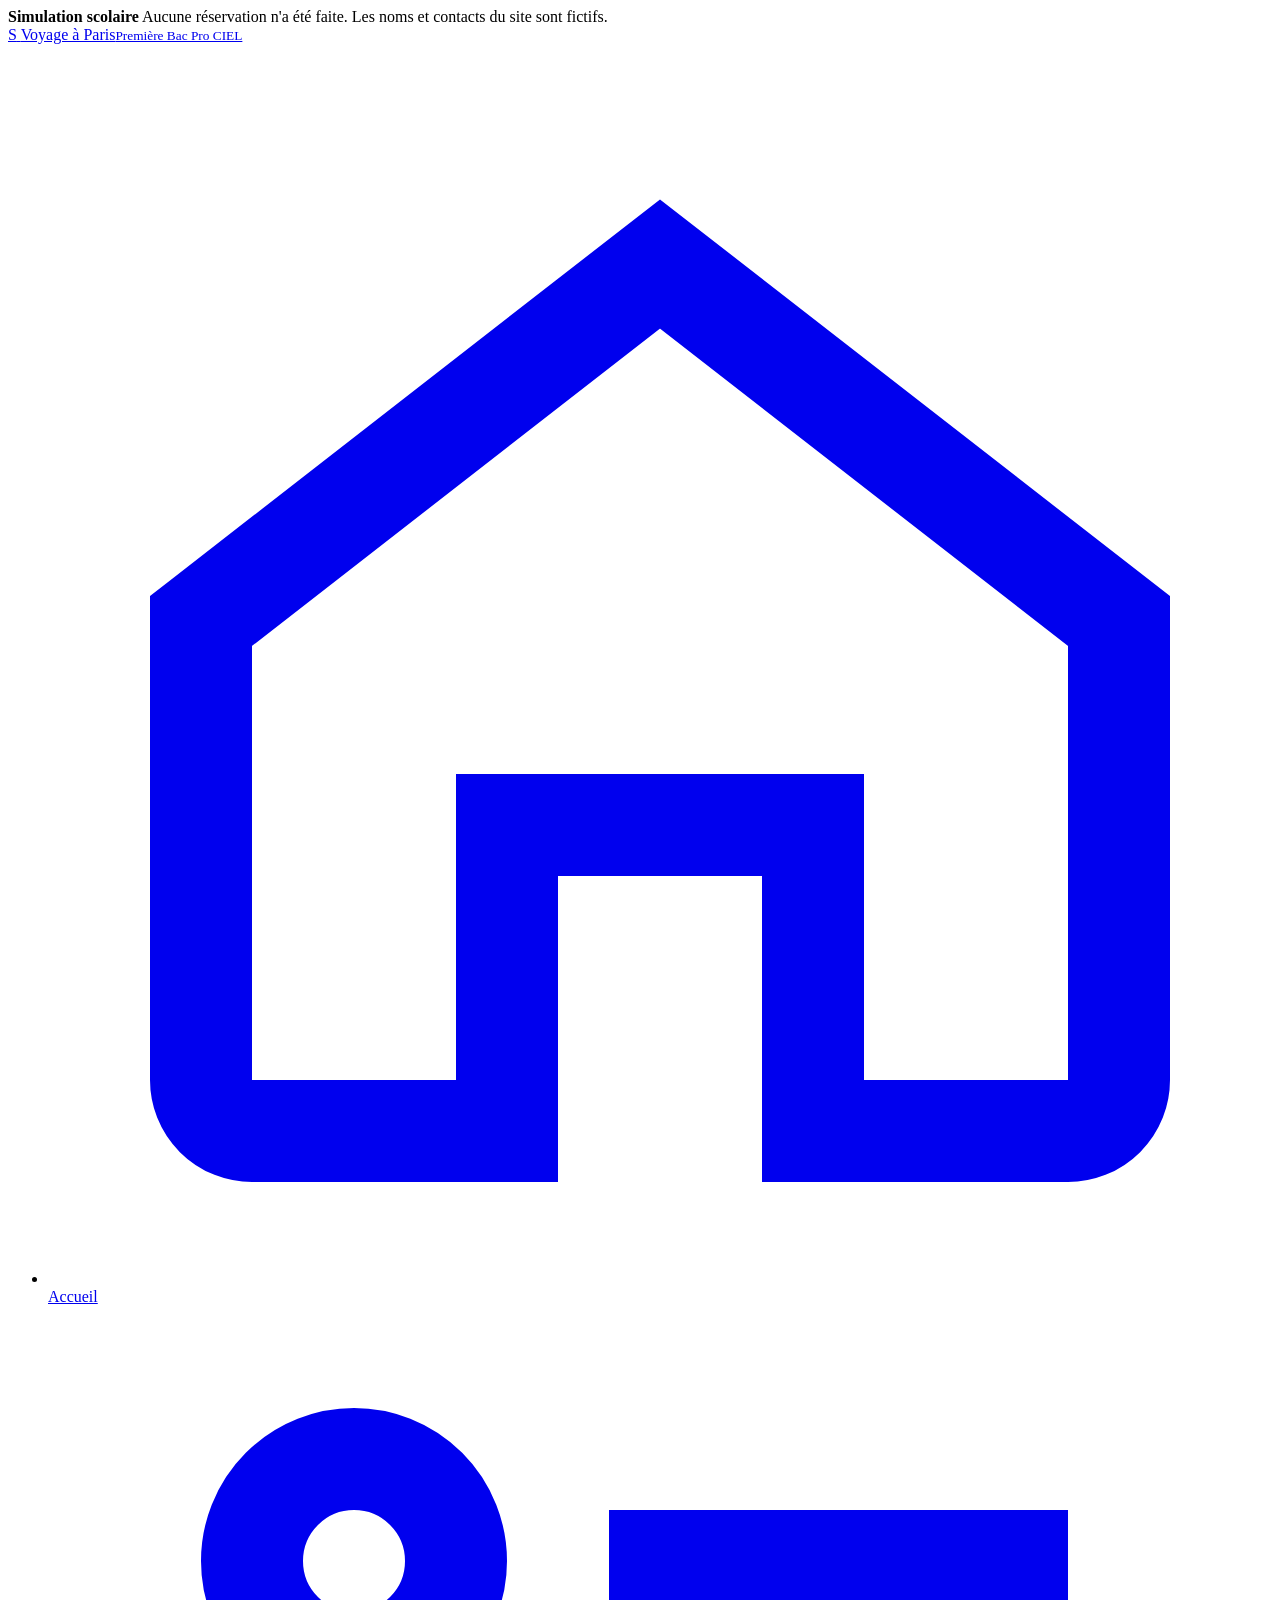
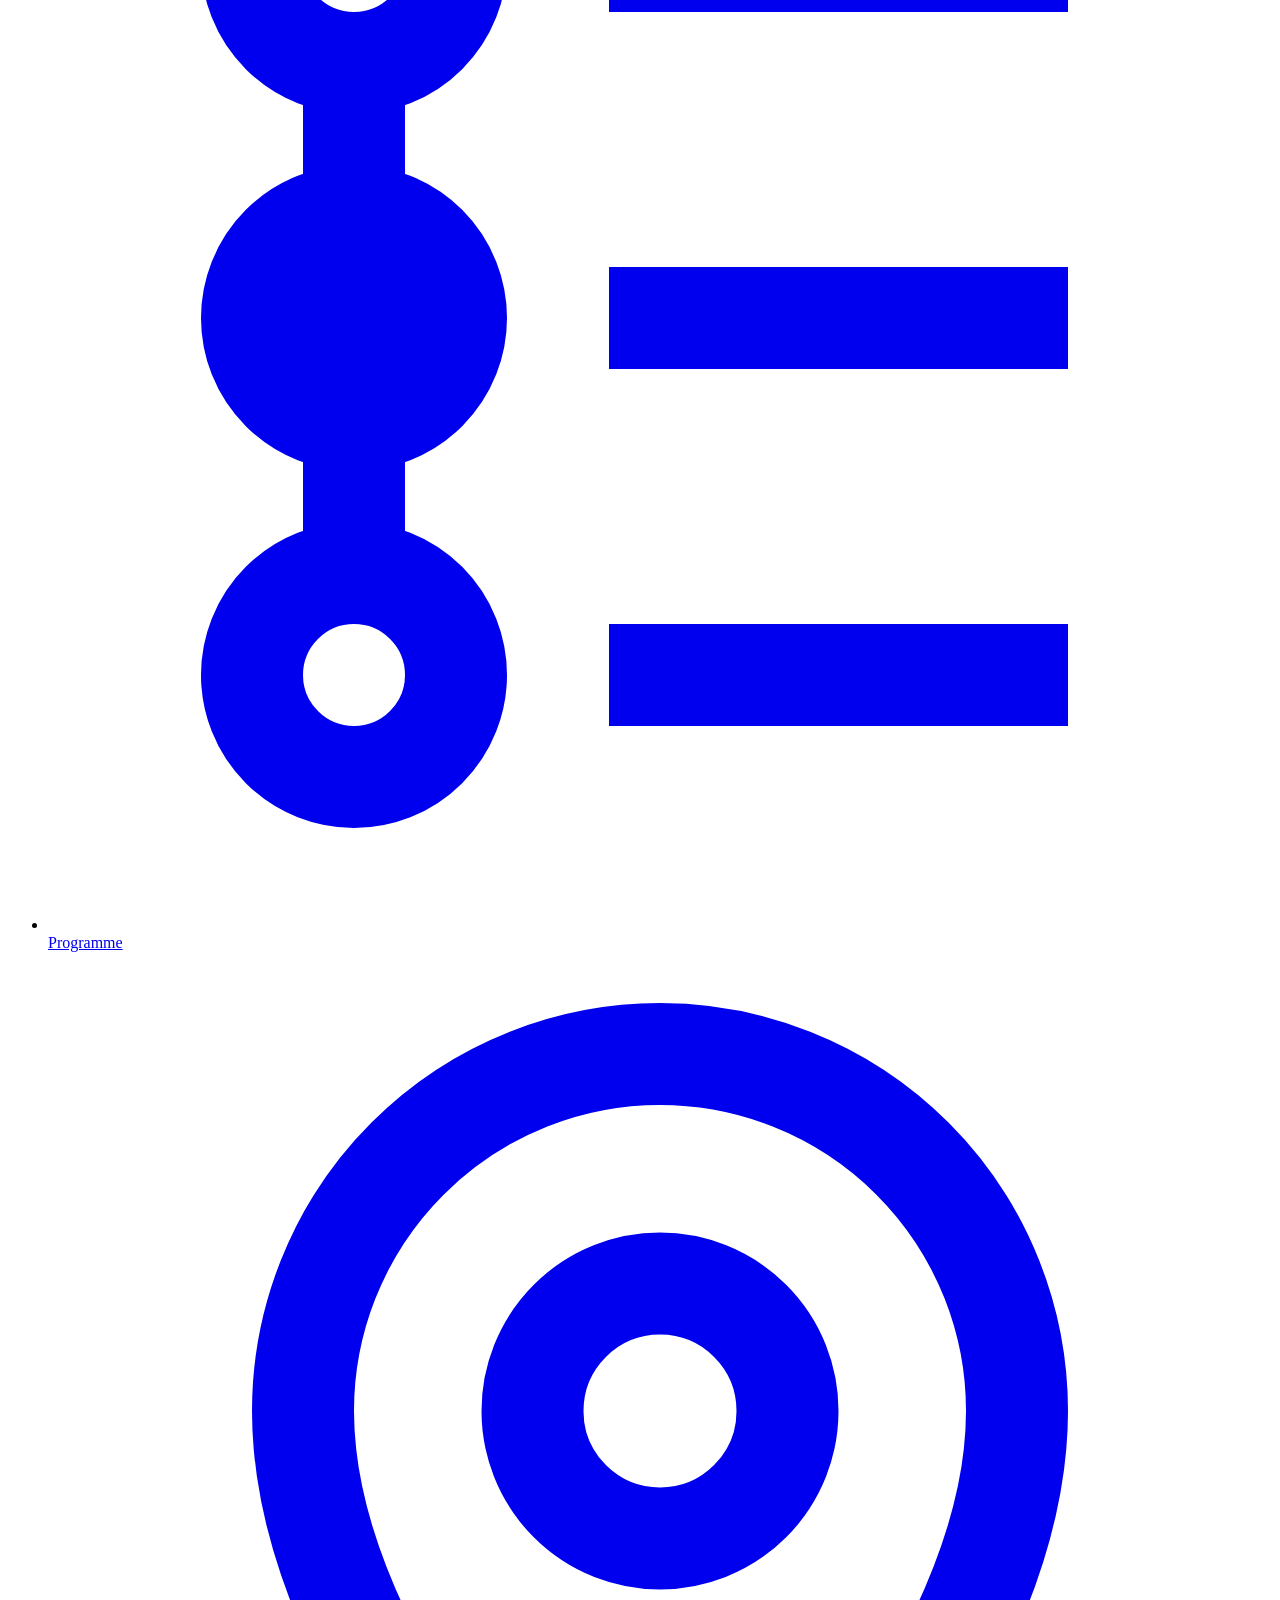
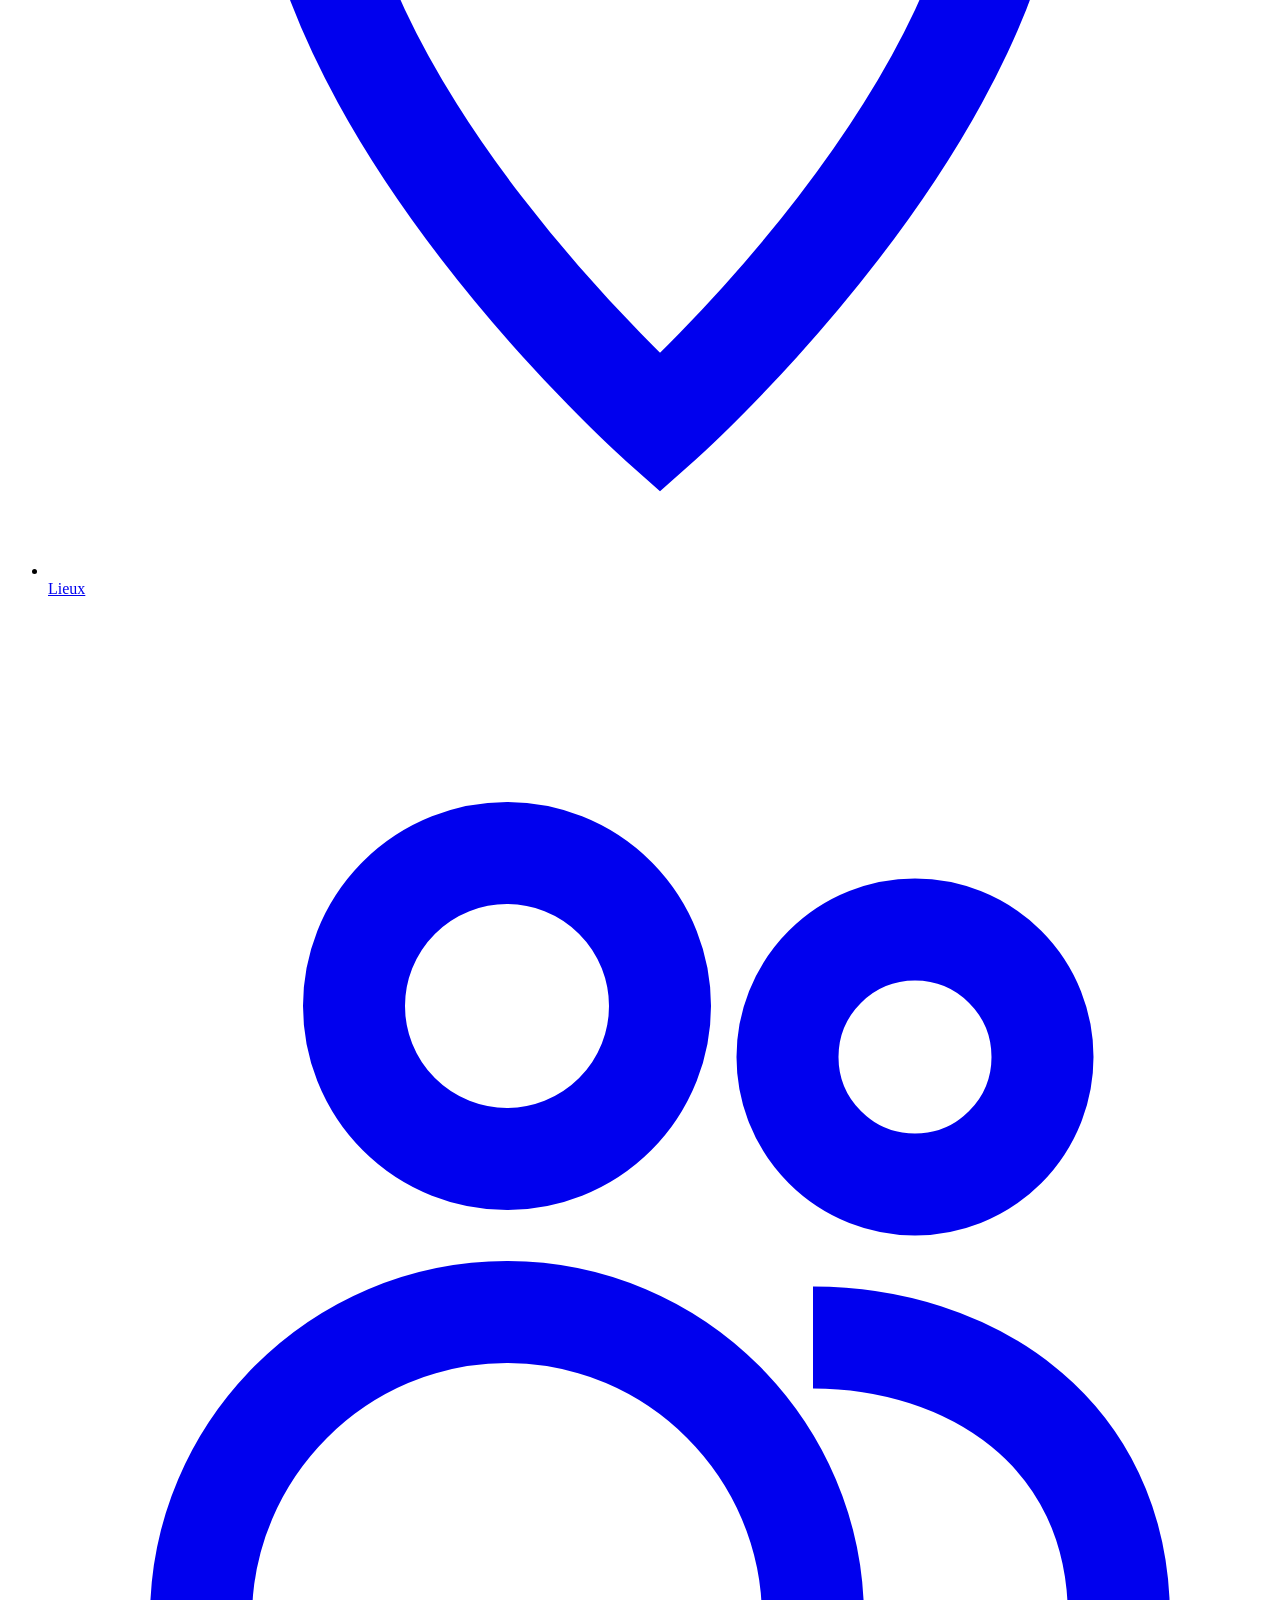
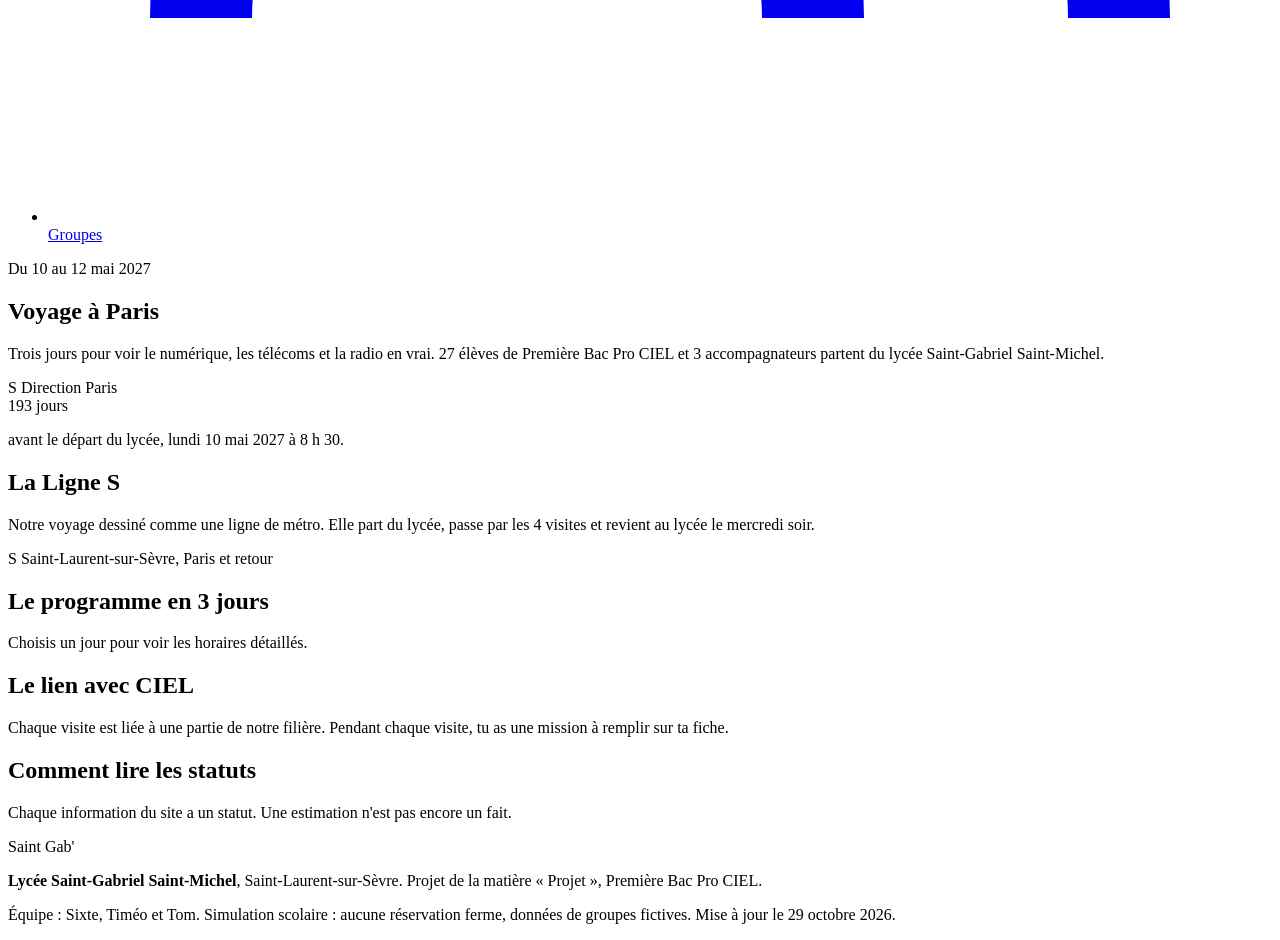
==== index.html @ a777fac0 "Pages : version des scripts du 04/11" ====
<!doctype html>
<html lang="fr">
<head>
  <meta charset="utf-8">
  <meta name="viewport" content="width=device-width, initial-scale=1">
  <title>Voyage à Paris, Bac Pro CIEL</title>
  <meta name="description" content="Site du voyage pédagogique à Paris de la Première Bac Pro CIEL du lycée Saint-Gabriel Saint-Michel. Simulation scolaire.">
  <meta name="robots" content="noindex">
  <link rel="preconnect" href="https://fonts.googleapis.com">
  <link rel="preconnect" href="https://fonts.gstatic.com" crossorigin>
  <link href="https://fonts.googleapis.com/css2?family=Archivo:wdth,wght@62..125,400..800&family=Atkinson+Hyperlegible:wght@400;700&display=swap" rel="stylesheet">
  <link rel="stylesheet" href="assets/css/style.css">
</head>
<body>

  <div class="simulation" role="note">
    <div class="conteneur">
      <strong>Simulation scolaire</strong>
      <span>Aucune réservation n'a été faite. Les noms et contacts du site sont fictifs.</span>
    </div>
  </div>

  <header class="entete">
    <div class="conteneur">
      <a class="marque" href="index.html">
        <span class="pastille" aria-hidden="true">S</span>
        <span>Voyage à Paris<small>Première Bac Pro CIEL</small></span>
      </a>
      <nav class="nav" aria-label="Menu principal">
        <ul>
          <li><a href="index.html" aria-current="page">
            <svg viewBox="0 0 24 24" fill="none" stroke="currentColor" stroke-width="2" aria-hidden="true"><path d="M3 11l9-7 9 7v9a1 1 0 0 1-1 1h-5v-6H9v6H4a1 1 0 0 1-1-1z"/></svg>
            Accueil</a></li>
          <li><a href="programme.html">
            <svg viewBox="0 0 24 24" fill="none" stroke="currentColor" stroke-width="2" aria-hidden="true"><circle cx="6" cy="5" r="2"/><circle cx="6" cy="19" r="2"/><path d="M6 7v10M11 5h9M11 12h9M11 19h9"/><circle cx="6" cy="12" r="2"/></svg>
            Programme</a></li>
          <li><a href="lieux.html">
            <svg viewBox="0 0 24 24" fill="none" stroke="currentColor" stroke-width="2" aria-hidden="true"><path d="M12 21s-7-6.2-7-12a7 7 0 0 1 14 0c0 5.8-7 12-7 12z"/><circle cx="12" cy="9" r="2.5"/></svg>
            Lieux</a></li>
          <li><a href="groupes.html">
            <svg viewBox="0 0 24 24" fill="none" stroke="currentColor" stroke-width="2" aria-hidden="true"><circle cx="9" cy="8" r="3"/><circle cx="17" cy="9" r="2.5"/><path d="M3 20c0-3.3 2.7-6 6-6s6 2.7 6 6M15 14.5c3 0 6 1.8 6 5.5"/></svg>
            Groupes</a></li>
        </ul>
      </nav>
    </div>
  </header>

  <main>

    <section class="une" aria-labelledby="titre-page">
      <div class="conteneur">
        <div class="une-texte">
          <div class="plaque">
            <span class="plaque-haut">Du 10 au 12 mai 2027</span>
            <h1 id="titre-page">Voyage à Paris</h1>
          </div>
          <p>Trois jours pour voir le numérique, les télécoms et la radio en vrai. 27 élèves de Première Bac Pro CIEL et 3 accompagnateurs partent du lycée Saint-Gabriel Saint-Michel.</p>
        </div>

        <div class="ecran" aria-live="polite">
          <div class="ecran-ligne"><span class="pastille" aria-hidden="true">S</span> Direction Paris</div>
          <span class="ecran-nombre" id="rebours-jours">193</span>
          <span class="ecran-unite" id="rebours-unite">jours</span>
          <p class="ecran-pied">avant le départ du lycée, lundi 10 mai 2027 à 8 h 30.</p>
        </div>
      </div>
    </section>

    <section class="section" aria-labelledby="titre-ligne">
      <div class="conteneur">
        <h2 id="titre-ligne">La Ligne S</h2>
        <p class="intro">Notre voyage dessiné comme une ligne de métro. Elle part du lycée, passe par les 4 visites et revient au lycée le mercredi soir.</p>
        <div class="plan">
          <div class="plan-entete"><span class="pastille" aria-hidden="true">S</span> Saint-Laurent-sur-Sèvre, Paris et retour</div>
          <ol class="stations" id="stations"></ol>
        </div>
      </div>
    </section>

    <section class="section" aria-labelledby="titre-jours">
      <div class="conteneur">
        <h2 id="titre-jours">Le programme en 3 jours</h2>
        <p class="intro">Choisis un jour pour voir les horaires détaillés.</p>
        <ol class="jours-liste" id="jours-liste"></ol>
      </div>
    </section>

    <section class="section" aria-labelledby="titre-ciel">
      <div class="conteneur">
        <h2 id="titre-ciel">Le lien avec CIEL</h2>
        <p class="intro">Chaque visite est liée à une partie de notre filière. Pendant chaque visite, tu as une mission à remplir sur ta fiche.</p>
        <ul class="ciel-liste" id="ciel-liste"></ul>
      </div>
    </section>

    <section class="section" aria-labelledby="titre-legende">
      <div class="conteneur">
        <h2 id="titre-legende">Comment lire les statuts</h2>
        <p class="intro">Chaque information du site a un statut. Une estimation n'est pas encore un fait.</p>
        <ul class="legende" id="legende"></ul>
      </div>
    </section>

  </main>

  <footer class="pied">
    <div class="conteneur">
      <div>
        <span class="etiquette-gab">Saint Gab'</span>
        <p><strong>Lycée Saint-Gabriel Saint-Michel</strong>, Saint-Laurent-sur-Sèvre. Projet de la matière « Projet », Première Bac Pro CIEL.</p>
      </div>
      <p>Équipe : Sixte, Timéo et Tom. Simulation scolaire : aucune réservation ferme, données de groupes fictives. Mise à jour le 29 octobre 2026.</p>
    </div>
  </footer>

  <script src="assets/js/donnees.js?v=2026-11-04"></script>
  <script src="assets/js/site.js?v=2026-11-04"></script>
</body>
</html>
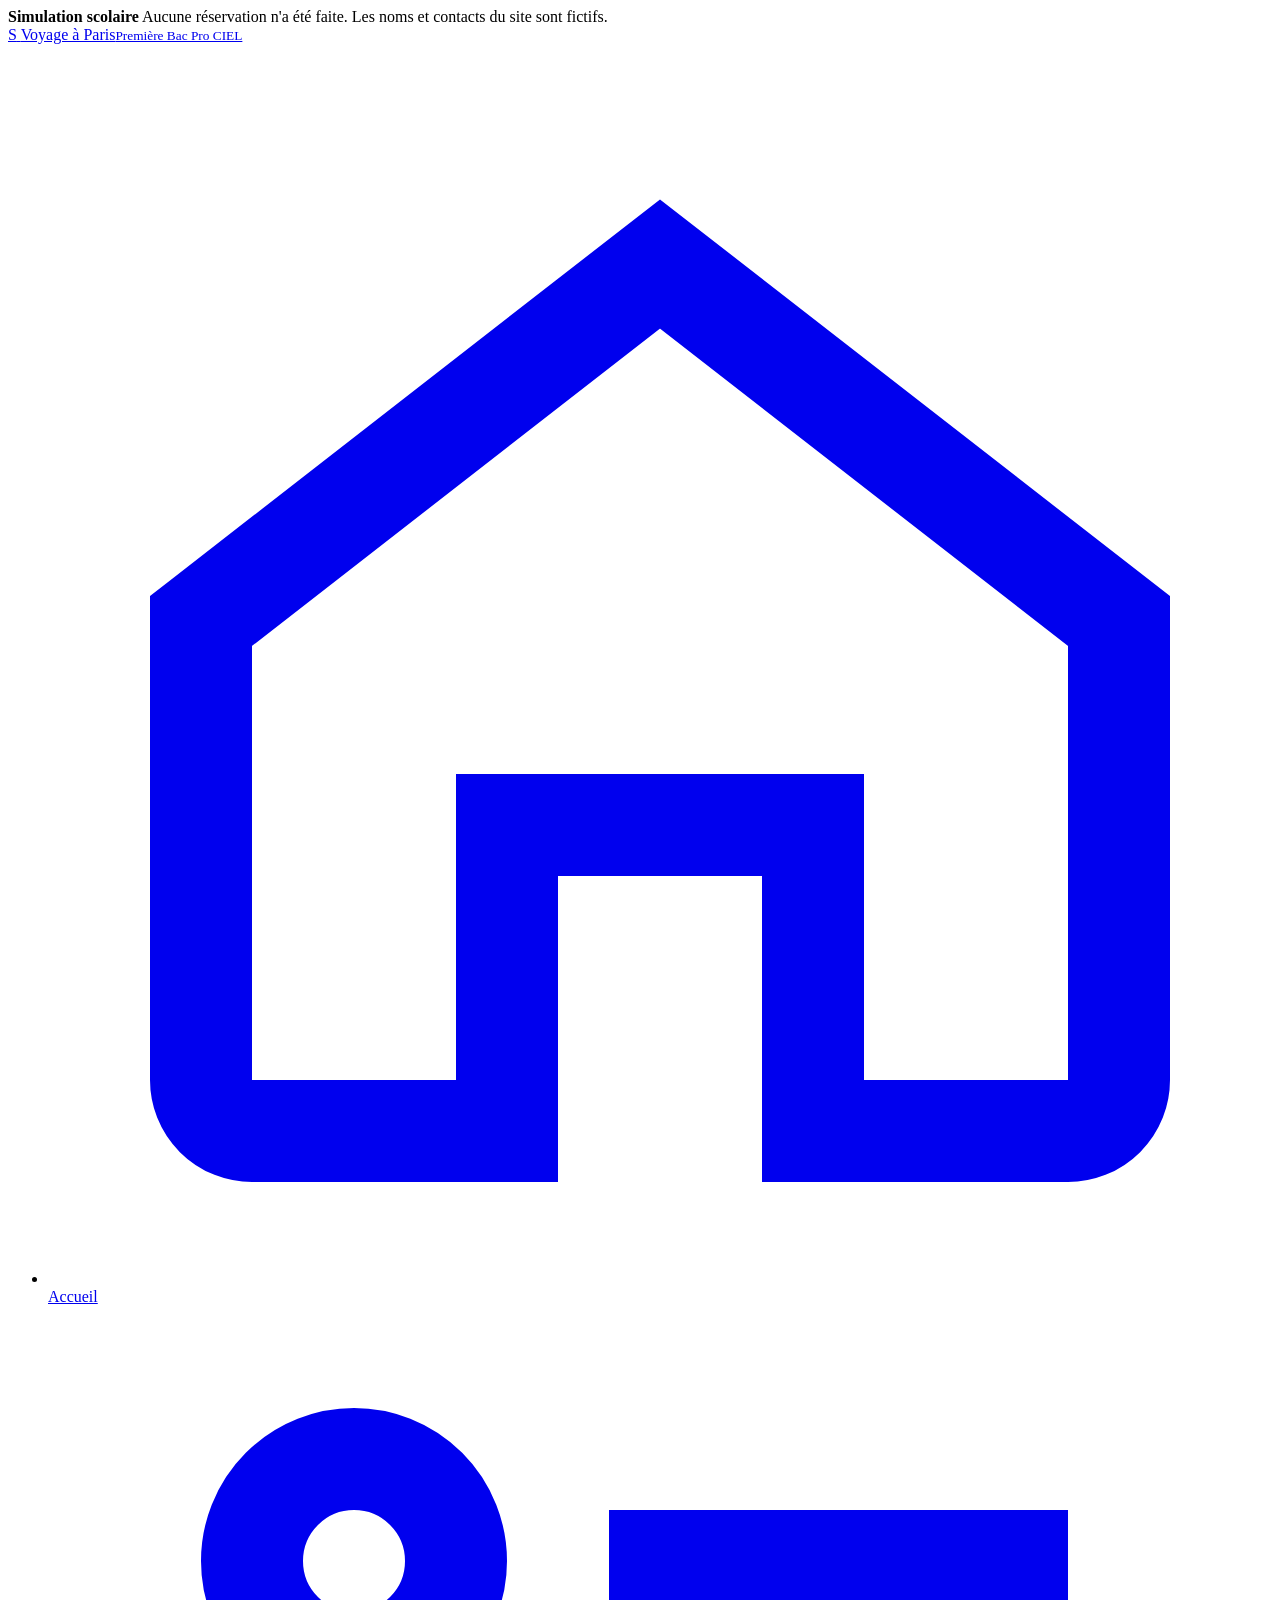
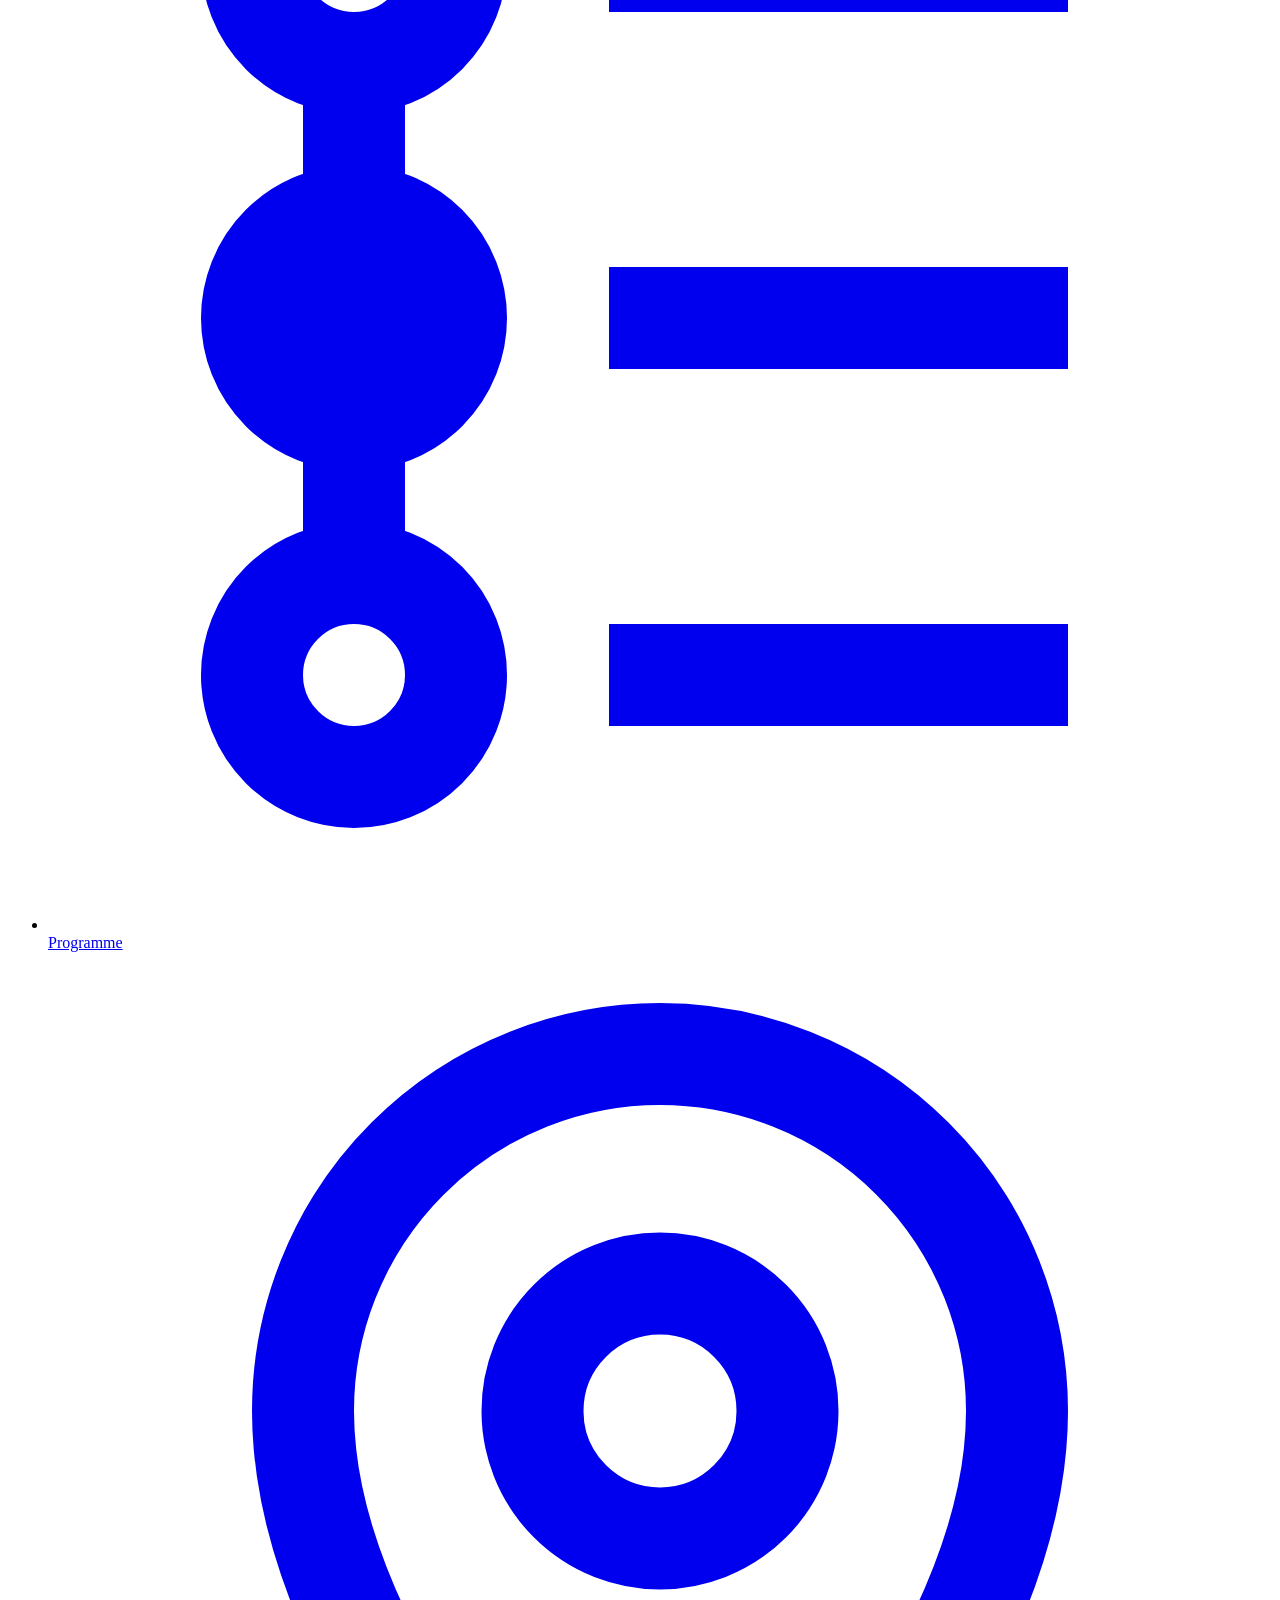
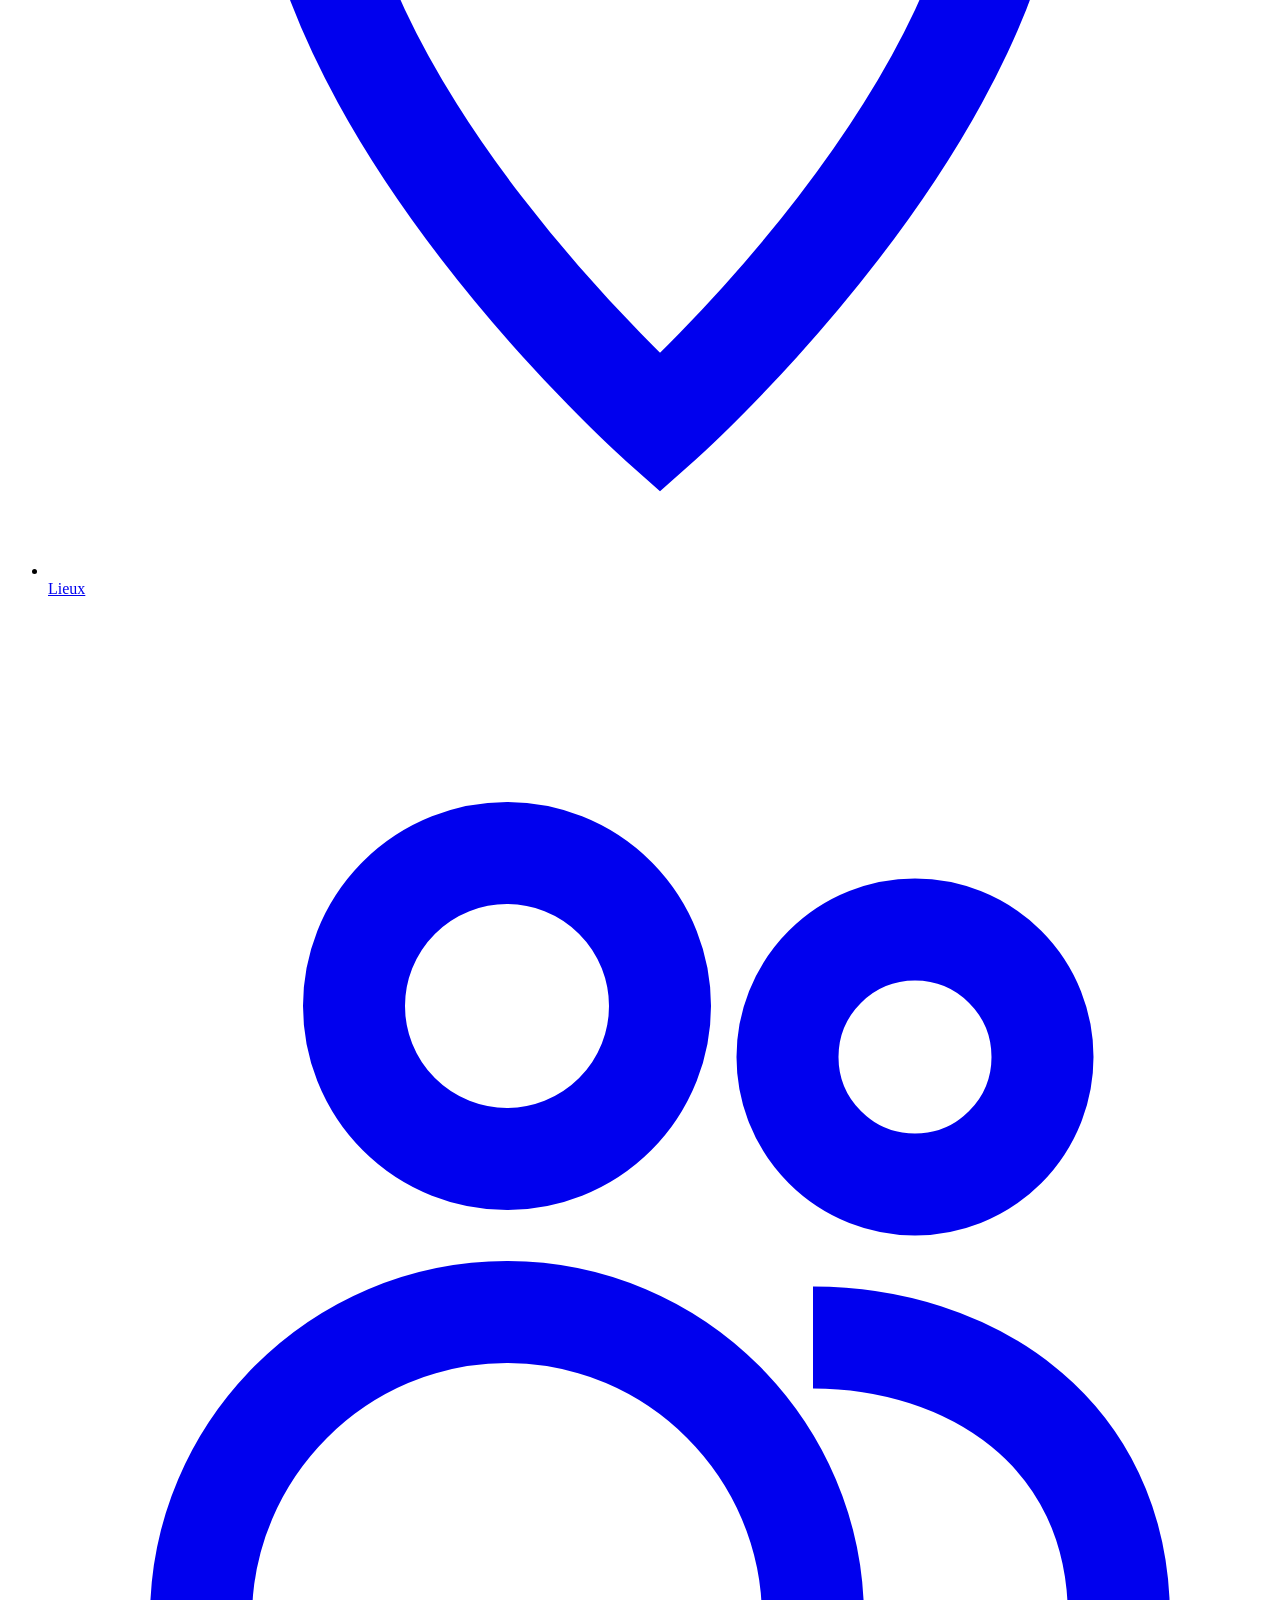
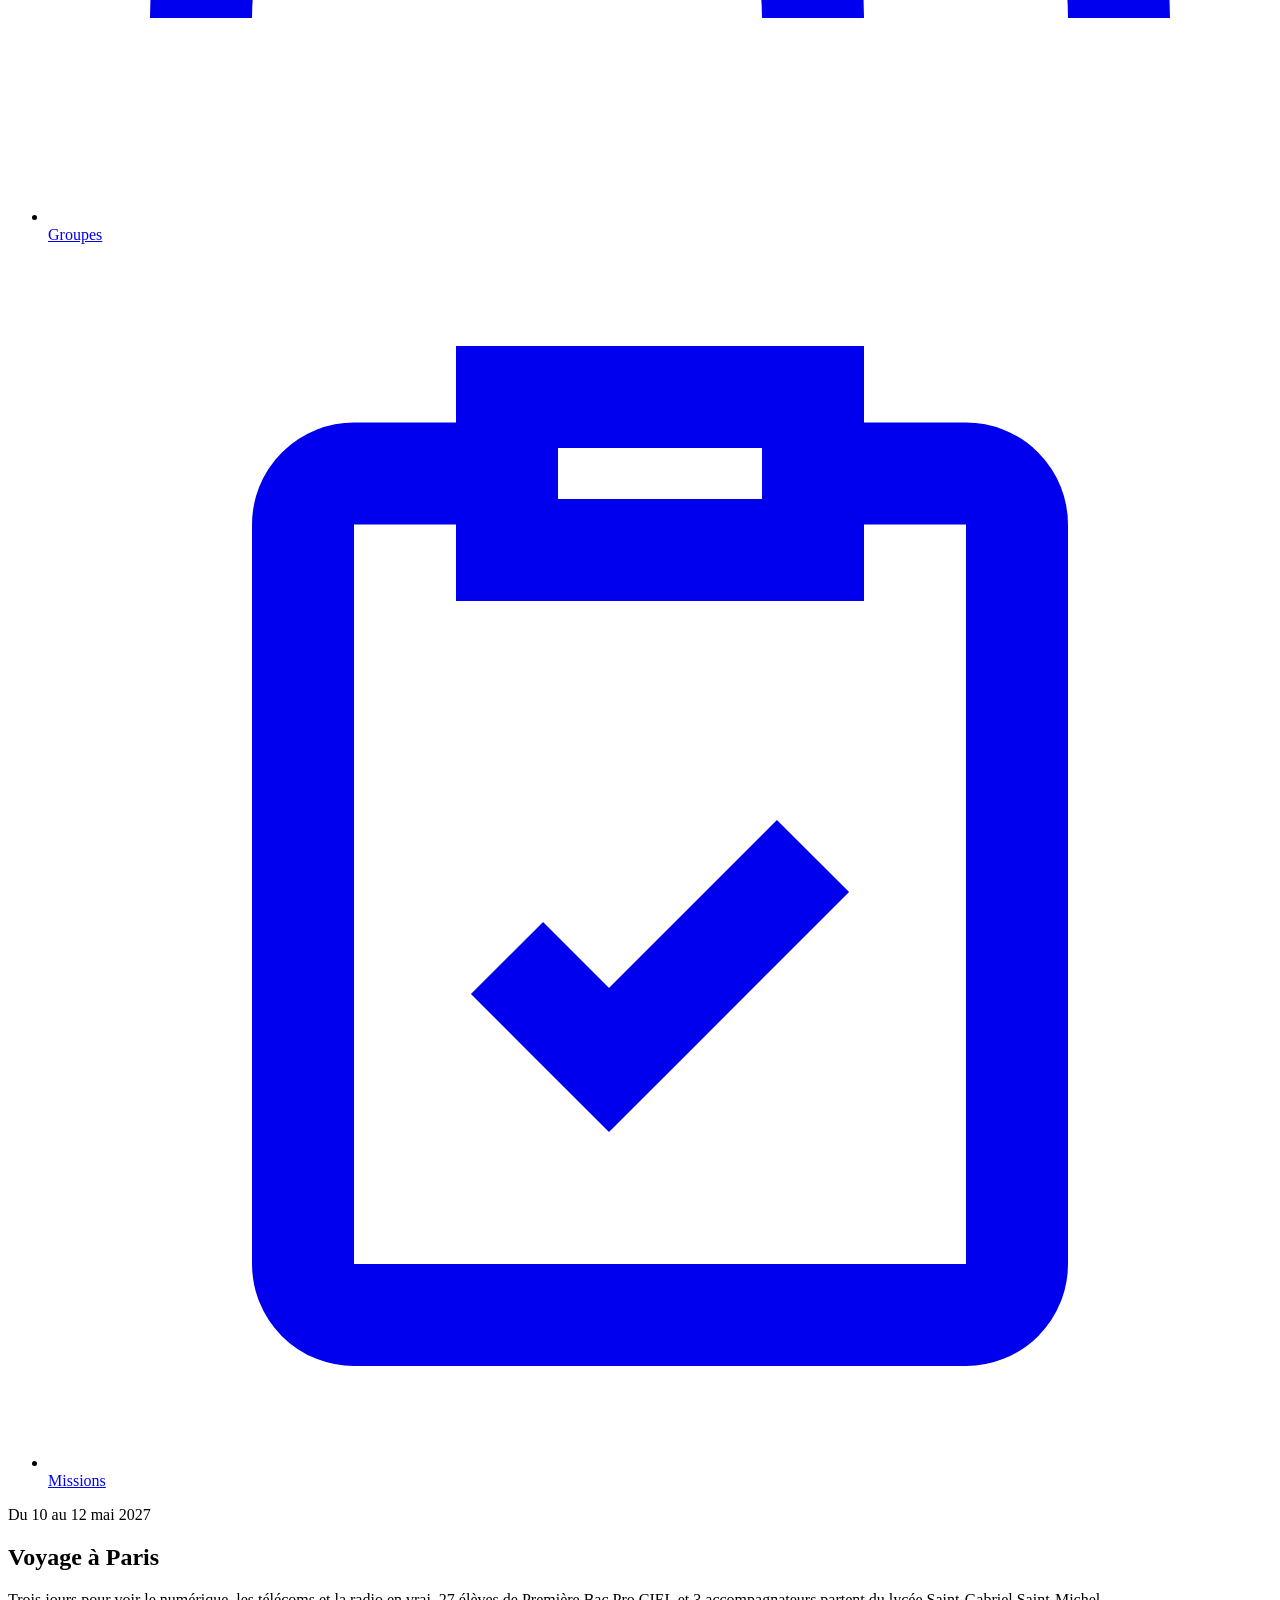
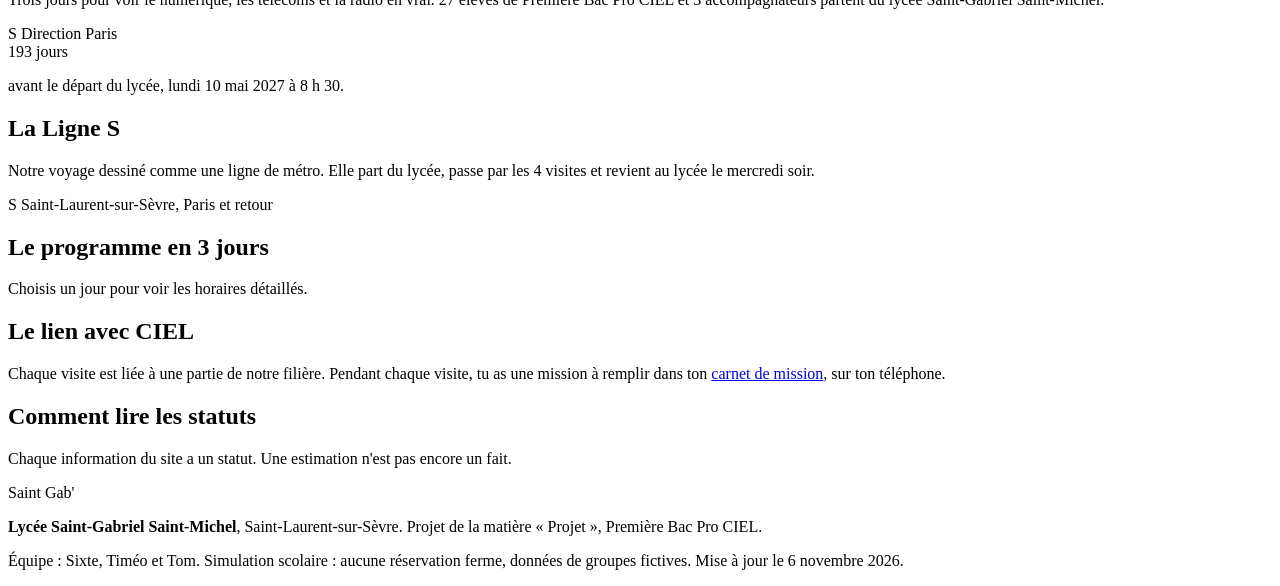
==== commit b3836409: "Carnet de mission, pointage des groupes et mode hors connexion" ====
--- a/index.html
+++ b/index.html
@@ -6,10 +6,13 @@
   <title>Voyage à Paris, Bac Pro CIEL</title>
   <meta name="description" content="Site du voyage pédagogique à Paris de la Première Bac Pro CIEL du lycée Saint-Gabriel Saint-Michel. Simulation scolaire.">
   <meta name="robots" content="noindex">
+  <meta name="theme-color" content="#15233F">
+  <link rel="icon" href="assets/icone.svg" type="image/svg+xml">
+  <link rel="manifest" href="manifest.webmanifest">
   <link rel="preconnect" href="https://fonts.googleapis.com">
   <link rel="preconnect" href="https://fonts.gstatic.com" crossorigin>
   <link href="https://fonts.googleapis.com/css2?family=Archivo:wdth,wght@62..125,400..800&family=Atkinson+Hyperlegible:wght@400;700&display=swap" rel="stylesheet">
-  <link rel="stylesheet" href="assets/css/style.css">
+  <link rel="stylesheet" href="assets/css/style.css?v=2026-11-06c">
 </head>
 <body>
 
@@ -40,6 +43,9 @@
           <li><a href="groupes.html">
             <svg viewBox="0 0 24 24" fill="none" stroke="currentColor" stroke-width="2" aria-hidden="true"><circle cx="9" cy="8" r="3"/><circle cx="17" cy="9" r="2.5"/><path d="M3 20c0-3.3 2.7-6 6-6s6 2.7 6 6M15 14.5c3 0 6 1.8 6 5.5"/></svg>
             Groupes</a></li>
+          <li><a href="missions.html">
+            <svg viewBox="0 0 24 24" fill="none" stroke="currentColor" stroke-width="2" aria-hidden="true"><path d="M9 3h6v3H9z"/><path d="M9 4.5H6a1 1 0 0 0-1 1V20a1 1 0 0 0 1 1h12a1 1 0 0 0 1-1V5.5a1 1 0 0 0-1-1h-3"/><path d="M9 14l2 2 4-4"/></svg>
+            Missions</a></li>
         </ul>
       </nav>
     </div>
@@ -88,7 +94,7 @@
     <section class="section" aria-labelledby="titre-ciel">
       <div class="conteneur">
         <h2 id="titre-ciel">Le lien avec CIEL</h2>
-        <p class="intro">Chaque visite est liée à une partie de notre filière. Pendant chaque visite, tu as une mission à remplir sur ta fiche.</p>
+        <p class="intro">Chaque visite est liée à une partie de notre filière. Pendant chaque visite, tu as une mission à remplir dans ton <a href="missions.html">carnet de mission</a>, sur ton téléphone.</p>
         <ul class="ciel-liste" id="ciel-liste"></ul>
       </div>
     </section>
@@ -109,11 +115,11 @@
         <span class="etiquette-gab">Saint Gab'</span>
         <p><strong>Lycée Saint-Gabriel Saint-Michel</strong>, Saint-Laurent-sur-Sèvre. Projet de la matière « Projet », Première Bac Pro CIEL.</p>
       </div>
-      <p>Équipe : Sixte, Timéo et Tom. Simulation scolaire : aucune réservation ferme, données de groupes fictives. Mise à jour le 29 octobre 2026.</p>
+      <p>Équipe : Sixte, Timéo et Tom. Simulation scolaire : aucune réservation ferme, données de groupes fictives. Mise à jour le 6 novembre 2026.</p>
     </div>
   </footer>
 
-  <script src="assets/js/donnees.js?v=2026-11-04"></script>
-  <script src="assets/js/site.js?v=2026-11-04"></script>
+  <script src="assets/js/donnees.js?v=2026-11-06c"></script>
+  <script src="assets/js/site.js?v=2026-11-06c"></script>
 </body>
 </html>
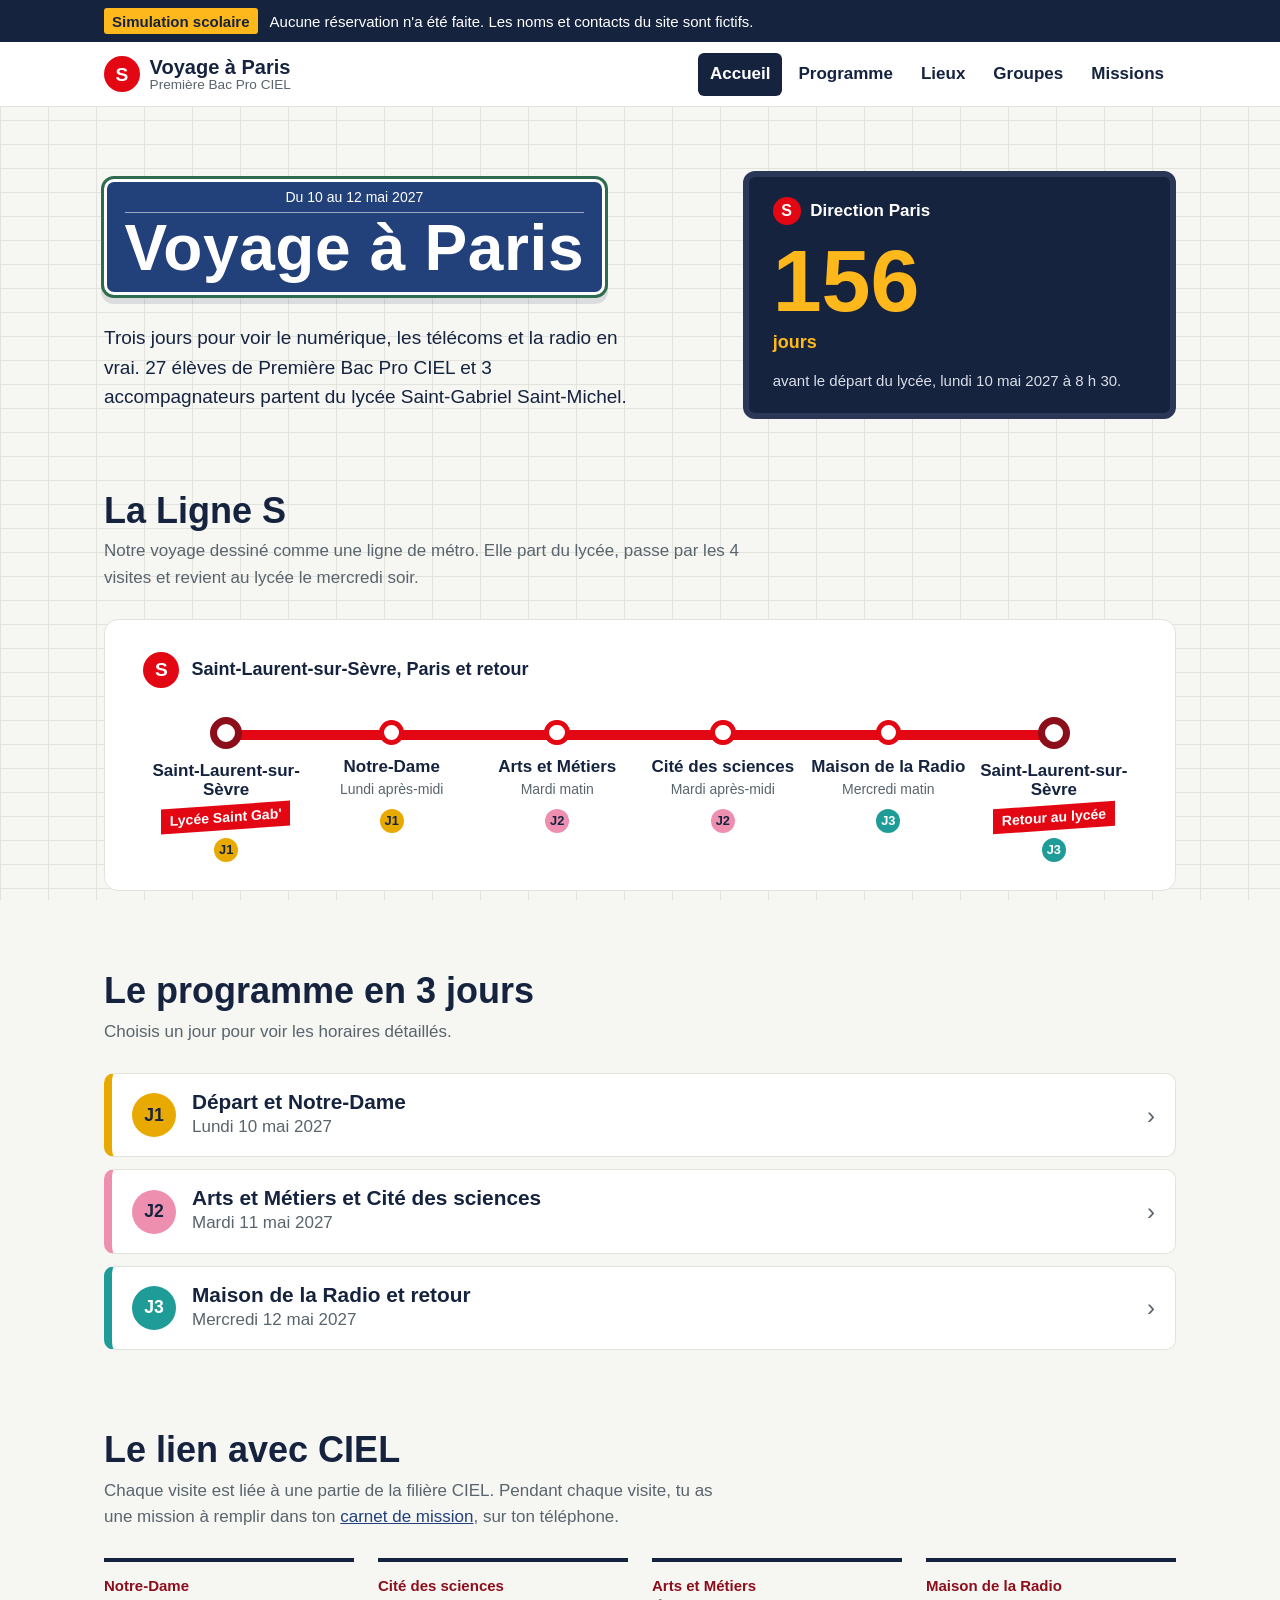
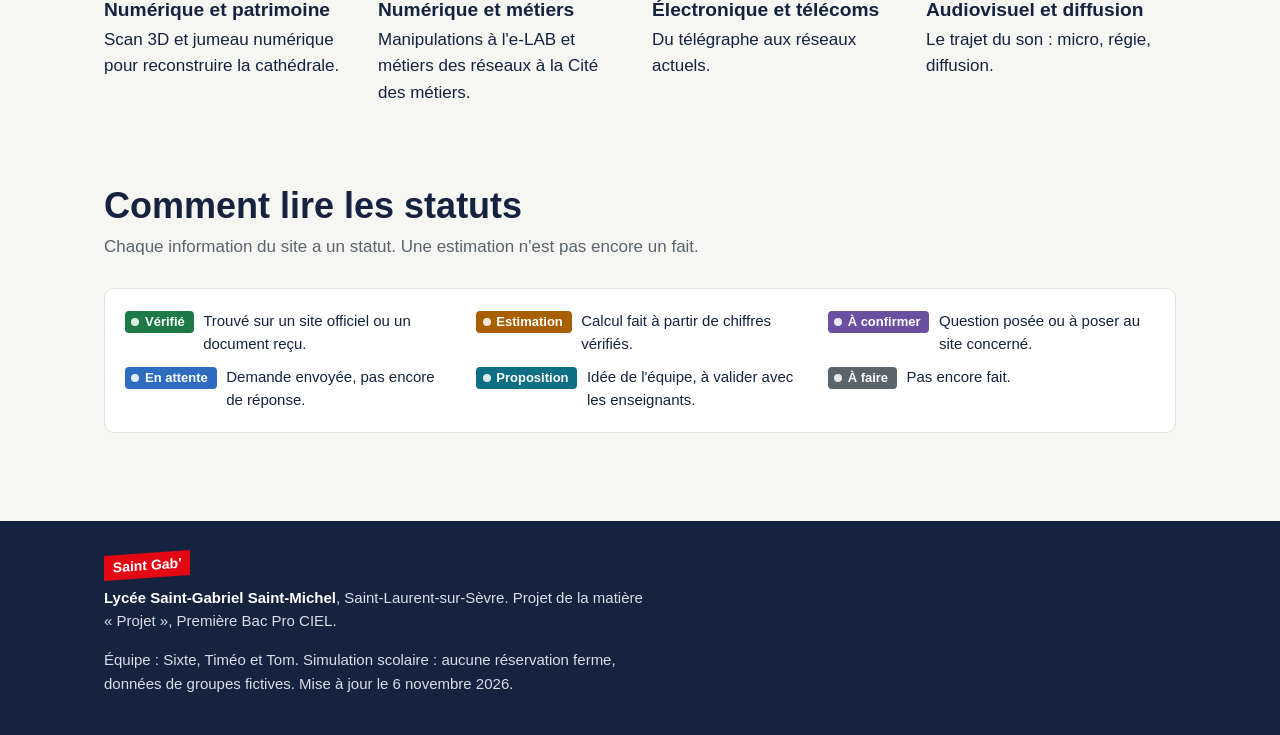
==== commit 215f5ebb: "Missions verrouillees jusqu'au jour de la visite, sans pointage" ====
--- a/index.html
+++ b/index.html
@@ -12,7 +12,7 @@
   <link rel="preconnect" href="https://fonts.googleapis.com">
   <link rel="preconnect" href="https://fonts.gstatic.com" crossorigin>
   <link href="https://fonts.googleapis.com/css2?family=Archivo:wdth,wght@62..125,400..800&family=Atkinson+Hyperlegible:wght@400;700&display=swap" rel="stylesheet">
-  <link rel="stylesheet" href="assets/css/style.css?v=2026-11-06c">
+  <link rel="stylesheet" href="assets/css/style.css?v=2026-11-06d">
 </head>
 <body>
 
@@ -94,7 +94,7 @@
     <section class="section" aria-labelledby="titre-ciel">
       <div class="conteneur">
         <h2 id="titre-ciel">Le lien avec CIEL</h2>
-        <p class="intro">Chaque visite est liée à une partie de notre filière. Pendant chaque visite, tu as une mission à remplir dans ton <a href="missions.html">carnet de mission</a>, sur ton téléphone.</p>
+        <p class="intro">Chaque visite est liée à une partie de la filière CIEL. Pendant chaque visite, tu as une mission à remplir dans ton <a href="missions.html">carnet de mission</a>, sur ton téléphone.</p>
         <ul class="ciel-liste" id="ciel-liste"></ul>
       </div>
     </section>
@@ -119,7 +119,7 @@
     </div>
   </footer>
 
-  <script src="assets/js/donnees.js?v=2026-11-06c"></script>
-  <script src="assets/js/site.js?v=2026-11-06c"></script>
+  <script src="assets/js/donnees.js?v=2026-11-06d"></script>
+  <script src="assets/js/site.js?v=2026-11-06d"></script>
 </body>
 </html>
--- a/assets/css/style.css
+++ b/assets/css/style.css
@@ -0,0 +1,790 @@
+/* =========================================================
+   Style « Ligne S » : Paris (métro, plaques de rue) + Saint Gab'
+   ========================================================= */
+
+:root {
+  /* Paris */
+  --faience: #F6F6F3;      /* carreaux blancs du métro */
+  --joint: #E3E3DD;        /* joints entre les carreaux */
+  --encre: #15233F;        /* texte principal, bleu nuit */
+  --zinc: #59646C;         /* texte secondaire, toits de Paris */
+  --plaque: #22407A;       /* plaques de rue */
+  --cadre: #2F6B4F;        /* cadre vert des plaques */
+  --blanc: #FFFFFF;
+  --ambre: #FFB81C;        /* écran « prochain train » */
+
+  /* Saint Gab' */
+  --gab: #E30613;
+  --gab-fonce: #8C0E1B;
+
+  /* Couleurs des jours */
+  --j1: #E8A900;
+  --j2: #EE8FAF;           /* rose, comme la ligne 7 qu'on prend le mardi */
+  --j3: #1F9C98;
+
+  /* Statuts */
+  --s-verifie: #1D7A46;
+  --s-estimation: #A85F00;
+  --s-confirmer: #6B4FA0;
+  --s-attente: #2E6CC0;
+  --s-afaire: #59646C;
+
+  --titre: "Archivo", "Arial Narrow", sans-serif;
+  --texte: "Atkinson Hyperlegible", Verdana, sans-serif;
+
+  --large: 72rem;
+  --gouttiere: clamp(1rem, 4vw, 2.5rem);
+}
+
+*, *::before, *::after { box-sizing: border-box; }
+
+html { -webkit-text-size-adjust: 100%; }
+
+body {
+  margin: 0;
+  font-family: var(--texte);
+  font-size: 1.0625rem;
+  line-height: 1.55;
+  color: var(--encre);
+  background-color: var(--faience);
+  /* motif discret des carreaux du métro */
+  background-image:
+    linear-gradient(var(--joint) 1px, transparent 1px),
+    linear-gradient(90deg, var(--joint) 1px, transparent 1px);
+  background-size: 48px 24px;
+  background-attachment: fixed;
+}
+
+img { max-width: 100%; }
+
+a { color: var(--plaque); }
+
+:focus-visible {
+  outline: 3px solid var(--gab);
+  outline-offset: 3px;
+  border-radius: 4px;
+}
+
+.conteneur {
+  max-width: var(--large);
+  margin: 0 auto;
+  padding: 0 var(--gouttiere);
+}
+
+.visuellement-cache {
+  position: absolute; width: 1px; height: 1px; overflow: hidden;
+  clip: rect(0 0 0 0); white-space: nowrap;
+}
+
+/* ---------- Bandeau simulation ---------- */
+
+.simulation {
+  background: var(--encre);
+  color: var(--blanc);
+  font-size: 0.9375rem;
+}
+.simulation .conteneur {
+  display: flex; gap: 0.75rem; align-items: center;
+  padding-top: 0.5rem; padding-bottom: 0.5rem;
+}
+.simulation strong {
+  flex: none;
+  background: var(--ambre);
+  color: var(--encre);
+  padding: 0.1rem 0.5rem;
+  border-radius: 3px;
+  font-family: var(--titre);
+  font-stretch: 85%;
+}
+
+/* ---------- En-tête ---------- */
+
+.entete {
+  background: var(--blanc);
+  border-bottom: 1px solid var(--joint);
+}
+.entete .conteneur {
+  display: flex; align-items: center; justify-content: space-between;
+  gap: 1rem; min-height: 4rem;
+}
+
+.marque {
+  display: flex; align-items: center; gap: 0.6rem;
+  text-decoration: none; color: var(--encre);
+  font-family: var(--titre); font-weight: 750; font-stretch: 80%;
+  font-size: 1.25rem; line-height: 1.1;
+}
+.marque small {
+  display: block; font-weight: 500; color: var(--zinc); font-size: 0.85rem;
+  font-family: var(--texte); font-stretch: 100%;
+}
+
+/* pastille ronde de ligne, comme sur les plans du métro */
+.pastille {
+  display: inline-grid; place-items: center;
+  width: 2.25rem; height: 2.25rem; flex: none;
+  border-radius: 50%;
+  background: var(--gab); color: var(--blanc);
+  font-family: var(--titre); font-weight: 800; font-size: 1.2rem;
+  line-height: 1;
+}
+.pastille.j1 { background: var(--j1); color: var(--encre); }
+.pastille.j2 { background: var(--j2); color: var(--encre); }
+.pastille.j3 { background: var(--j3); color: var(--blanc); }
+
+.nav ul { display: flex; gap: 0.25rem; margin: 0; padding: 0; list-style: none; }
+.nav a, .nav span {
+  display: block; padding: 0.5rem 0.75rem; border-radius: 6px;
+  text-decoration: none; color: var(--encre); font-weight: 700;
+}
+.nav a:hover { background: var(--faience); }
+.nav a[aria-current="page"] { background: var(--encre); color: var(--blanc); }
+.nav span { color: var(--zinc); font-weight: 400; cursor: default; }
+.nav span small { font-size: 0.75rem; }
+.nav svg { display: none; }
+
+/* ---------- Plaque de rue parisienne ---------- */
+
+.plaque {
+  display: inline-block;
+  background: var(--plaque);
+  color: var(--blanc);
+  padding: 0.35rem 1.1rem 0.6rem;
+  border-radius: 10px;
+  border: 3px solid var(--blanc);
+  box-shadow: 0 0 0 3px var(--cadre), 0 6px 0 3px rgba(21, 35, 63, 0.12);
+  text-align: center;
+}
+.plaque .plaque-haut {
+  display: block;
+  font-size: 0.875rem;
+  border-bottom: 1px solid rgba(255, 255, 255, 0.55);
+  padding-bottom: 0.2rem; margin-bottom: 0.15rem;
+}
+.plaque h1, .plaque .plaque-nom {
+  margin: 0;
+  font-family: var(--titre);
+  font-weight: 700;
+  font-stretch: 72%;
+  font-size: clamp(2rem, 7vw, 4rem);
+  line-height: 1.05;
+  letter-spacing: 0.01em;
+}
+
+/* ---------- Accueil : en-tête de page ---------- */
+
+.une {
+  padding: clamp(2rem, 6vw, 4rem) 0 2rem;
+}
+.une .conteneur {
+  display: grid; gap: 2rem;
+  grid-template-columns: minmax(0, 1.4fr) minmax(0, 1fr);
+  align-items: center;
+}
+.une-texte p {
+  max-width: 34rem;
+  font-size: 1.1875rem;
+  margin: 1.75rem 0 0;
+}
+
+/* écran façon « prochain train » */
+.ecran {
+  background: var(--encre);
+  color: var(--ambre);
+  border-radius: 12px;
+  padding: 1.25rem 1.5rem;
+  border: 6px solid #2A3756;
+}
+.ecran p { margin: 0; color: #D9DEE8; }
+.ecran .ecran-ligne {
+  display: flex; align-items: center; gap: 0.6rem;
+  color: var(--blanc); font-weight: 700;
+}
+.ecran .ecran-ligne .pastille { width: 1.75rem; height: 1.75rem; font-size: 1rem; }
+.ecran .ecran-nombre {
+  display: block;
+  font-family: var(--titre); font-weight: 800; font-stretch: 75%;
+  font-size: clamp(3.5rem, 12vw, 5.5rem);
+  line-height: 1; margin: 0.75rem 0 0.25rem;
+  font-variant-numeric: tabular-nums;
+}
+.ecran .ecran-unite { color: var(--ambre); font-weight: 700; font-size: 1.125rem; }
+.ecran .ecran-pied { margin-top: 0.75rem; font-size: 0.9375rem; }
+
+/* ---------- Accueil : plan de la Ligne S ---------- */
+
+.section { padding: 2.5rem 0; }
+
+.section h2 {
+  font-family: var(--titre); font-weight: 750; font-stretch: 80%;
+  font-size: clamp(1.6rem, 4vw, 2.25rem); line-height: 1.1;
+  margin: 0 0 0.5rem;
+}
+.section .intro { margin: 0 0 1.75rem; color: var(--zinc); max-width: 40rem; }
+
+.plan {
+  background: var(--blanc);
+  border-radius: 14px;
+  border: 1px solid var(--joint);
+  padding: 2rem clamp(1rem, 3vw, 2.5rem) 1.75rem;
+}
+.plan-entete {
+  display: flex; align-items: center; gap: 0.75rem; margin-bottom: 2rem;
+  font-family: var(--titre); font-weight: 700; font-stretch: 85%; font-size: 1.125rem;
+}
+
+.stations {
+  position: relative;
+  display: grid;
+  grid-template-columns: repeat(6, minmax(0, 1fr));
+  margin: 0; padding: 0; list-style: none;
+}
+/* le trait rouge de la ligne */
+.stations::before {
+  content: "";
+  position: absolute; left: calc(100% / 12); right: calc(100% / 12);
+  top: 0.65rem; height: 10px; border-radius: 5px;
+  background: var(--gab);
+}
+.station {
+  position: relative;
+  display: flex; flex-direction: column; align-items: center; text-align: center;
+  padding: 0 0.25rem;
+}
+.station-point {
+  position: relative; z-index: 1;
+  width: 1.6rem; height: 1.6rem; border-radius: 50%;
+  background: var(--blanc); border: 5px solid var(--gab);
+}
+.station.terminus .station-point {
+  width: 2rem; height: 2rem; margin-top: -0.2rem;
+  border-width: 7px; border-color: var(--gab-fonce);
+}
+.station-nom {
+  margin-top: 0.75rem;
+  font-family: var(--titre); font-weight: 700; font-stretch: 85%;
+  font-size: 1.0625rem; line-height: 1.15;
+}
+.station-detail { font-size: 0.875rem; color: var(--zinc); margin-top: 0.15rem; }
+.station .pastille { width: 1.5rem; height: 1.5rem; font-size: 0.8rem; margin-top: 0.5rem; }
+
+/* l'étiquette penchée du lycée, clin d'œil à Saint Gab' */
+.etiquette-gab {
+  display: inline-block; margin-top: 0.35rem;
+  background: var(--gab); color: var(--blanc);
+  padding: 0.1rem 0.55rem;
+  transform: skewY(-4deg);
+  font-weight: 700; font-size: 0.875rem;
+}
+
+/* ---------- Accueil : les 3 jours ---------- */
+
+.jours-liste { display: grid; gap: 0.75rem; margin: 0; padding: 0; list-style: none; }
+.jour-lien {
+  display: grid; grid-template-columns: auto 1fr auto; gap: 1rem; align-items: center;
+  background: var(--blanc);
+  border: 1px solid var(--joint);
+  border-left: 8px solid var(--couleur-jour, var(--gab));
+  border-radius: 10px;
+  padding: 1rem 1.25rem;
+  text-decoration: none; color: var(--encre);
+}
+.jour-lien:hover { border-color: var(--couleur-jour); }
+.jour-lien .pastille { width: 2.75rem; height: 2.75rem; font-size: 1.1rem; }
+.jour-lien strong {
+  display: block;
+  font-family: var(--titre); font-weight: 700; font-stretch: 85%; font-size: 1.3rem; line-height: 1.15;
+}
+.jour-lien span { color: var(--zinc); }
+.jour-lien .fleche { font-size: 1.5rem; color: var(--zinc); }
+.jour-lien.j1 { --couleur-jour: var(--j1); }
+.jour-lien.j2 { --couleur-jour: var(--j2); }
+.jour-lien.j3 { --couleur-jour: var(--j3); }
+
+/* ---------- Accueil : lien CIEL ---------- */
+
+.ciel-liste {
+  display: grid; grid-template-columns: repeat(4, minmax(0, 1fr)); gap: 1.5rem;
+  margin: 0; padding: 0; list-style: none;
+}
+.ciel-liste li { border-top: 4px solid var(--encre); padding-top: 0.75rem; }
+.ciel-liste h3 {
+  margin: 0; font-family: var(--titre); font-weight: 700; font-stretch: 85%;
+  font-size: 1.2rem; line-height: 1.2;
+}
+.ciel-liste .lieu { color: var(--gab-fonce); font-weight: 700; font-size: 0.9375rem; }
+.ciel-liste p { margin: 0.4rem 0 0; }
+
+/* ---------- Statuts ---------- */
+
+.statut {
+  display: inline-flex; align-items: center; gap: 0.35rem;
+  padding: 0.1rem 0.55rem 0.1rem 0.4rem;
+  border-radius: 4px;
+  font-size: 0.8125rem; font-weight: 700; line-height: 1.5;
+  white-space: nowrap;
+  color: var(--blanc); background: var(--couleur-statut);
+}
+.statut::before {
+  content: ""; width: 0.5rem; height: 0.5rem; border-radius: 50%;
+  background: currentColor; opacity: 0.85;
+}
+.statut.verifie    { --couleur-statut: var(--s-verifie); }
+.statut.estimation { --couleur-statut: var(--s-estimation); }
+.statut.confirmer  { --couleur-statut: var(--s-confirmer); }
+.statut.attente    { --couleur-statut: var(--s-attente); }
+.statut.afaire     { --couleur-statut: var(--s-afaire); }
+
+.legende {
+  display: grid; gap: 0.6rem 1.5rem;
+  grid-template-columns: repeat(auto-fit, minmax(15rem, 1fr));
+  margin: 0; padding: 1.25rem; list-style: none;
+  background: var(--blanc); border: 1px solid var(--joint); border-radius: 10px;
+}
+.legende li { display: flex; gap: 0.6rem; align-items: baseline; font-size: 0.9375rem; }
+.legende .statut { flex: none; }
+
+/* ---------- Page Programme ---------- */
+
+.page-titre { padding: clamp(2rem, 6vw, 3.5rem) 0 1.5rem; }
+.page-titre p { max-width: 40rem; margin: 1.75rem 0 0; }
+
+.choix-jour {
+  position: sticky; top: 0; z-index: 5;
+  background: rgba(246, 246, 243, 0.94);
+  backdrop-filter: blur(6px);
+  border-bottom: 1px solid var(--joint);
+}
+.choix-jour ul {
+  display: flex; gap: 0.5rem; margin: 0; padding: 0.6rem 0; list-style: none;
+  overflow-x: auto;
+}
+.choix-jour a {
+  display: flex; align-items: center; gap: 0.5rem; flex: none;
+  padding: 0.35rem 0.85rem 0.35rem 0.35rem;
+  border-radius: 999px; border: 2px solid var(--joint); background: var(--blanc);
+  text-decoration: none; color: var(--encre); font-weight: 700;
+  white-space: nowrap;
+}
+.choix-jour a:hover, .choix-jour a.actif { border-color: var(--encre); }
+.choix-jour .pastille { width: 1.9rem; height: 1.9rem; font-size: 0.95rem; }
+
+.jour { padding: 2.5rem 0 1rem; scroll-margin-top: 4rem; }
+.jour-entete { display: flex; align-items: center; gap: 1rem; margin-bottom: 1.5rem; }
+.jour-entete .pastille { width: 3.25rem; height: 3.25rem; font-size: 1.35rem; }
+.jour-entete h2 {
+  margin: 0; font-family: var(--titre); font-weight: 750; font-stretch: 80%;
+  font-size: clamp(1.6rem, 4.5vw, 2.4rem); line-height: 1.05;
+}
+.jour-entete p { margin: 0.15rem 0 0; color: var(--zinc); font-weight: 700; }
+
+.jour.j1 { --couleur-jour: var(--j1); }
+.jour.j2 { --couleur-jour: var(--j2); }
+.jour.j3 { --couleur-jour: var(--j3); }
+
+/* la ligne verticale du jour */
+.trajet-jour {
+  position: relative;
+  margin: 0; padding: 0; list-style: none;
+  max-width: 46rem;
+}
+.trajet-jour::before {
+  content: ""; position: absolute;
+  left: calc(8rem + 0.6rem); top: 0.8rem; bottom: 0.8rem;
+  width: 10px; border-radius: 5px; background: var(--couleur-jour);
+}
+
+.arret {
+  position: relative;
+  display: grid; grid-template-columns: 8rem 2.2rem minmax(0, 1fr);
+  align-items: start;
+  padding: 0.45rem 0;
+}
+.arret-heure {
+  text-align: right; padding-right: 0.9rem; padding-top: 0.1rem;
+  font-family: var(--titre); font-weight: 700; font-stretch: 85%; font-size: 1.05rem;
+  font-variant-numeric: tabular-nums;
+  white-space: nowrap;
+}
+.arret-point {
+  position: relative; z-index: 1;
+  width: 1.3rem; height: 1.3rem; margin: 0.2rem 0 0 0.05rem;
+  border-radius: 50%; background: var(--blanc); border: 4px solid var(--encre);
+}
+.arret.visite .arret-point {
+  width: 1.9rem; height: 1.9rem; margin: -0.05rem 0 0 -0.25rem;
+  border-width: 6px;
+}
+.arret-contenu h3 {
+  margin: 0; font-family: var(--titre); font-weight: 700; font-stretch: 88%;
+  font-size: 1.2rem; line-height: 1.2;
+}
+.arret.visite .arret-contenu h3 { font-size: 1.45rem; font-stretch: 80%; }
+.arret-contenu p { margin: 0.25rem 0 0.4rem; max-width: 36rem; }
+
+.arret.visite .arret-contenu {
+  background: var(--blanc); border: 1px solid var(--joint); border-radius: 10px;
+  padding: 0.8rem 1rem 0.9rem;
+  margin-bottom: 0.4rem;
+}
+
+/* segment de trajet entre deux arrêts */
+.segment {
+  display: grid; grid-template-columns: 8rem 2.2rem minmax(0, 1fr);
+  padding: 0.2rem 0;
+  color: var(--zinc); font-size: 0.9375rem;
+}
+.segment span:last-child { font-style: italic; }
+
+/* la branche du plan B, comme une fourche de ligne */
+.branche {
+  position: relative;
+  margin: 0.6rem 0 0.2rem;
+  padding: 0.7rem 0.9rem 0.8rem 1rem;
+  border: 2px dashed var(--zinc);
+  border-radius: 10px;
+  background: var(--faience);
+}
+.branche h4 {
+  margin: 0; font-family: var(--titre); font-weight: 700; font-stretch: 88%; font-size: 1.1rem;
+}
+.branche p { margin: 0.2rem 0 0.4rem; }
+
+/* ---------- Éléments communs aux pages Lieux et Groupes ---------- */
+
+.pastille.auberge { background: var(--plaque); color: var(--blanc); }
+.pastille.planb {
+  background: var(--blanc); color: var(--zinc);
+  border: 2px dashed var(--zinc);
+}
+.statut.proposition { --couleur-statut: #0E6E84; }
+
+.fiche-infos { display: grid; grid-template-columns: max-content minmax(0, 1fr); gap: 0.35rem 1rem; margin: 0; }
+.fiche-infos dt { font-weight: 700; color: var(--zinc); }
+.fiche-infos dd { margin: 0; }
+
+button, input { font: inherit; }
+
+/* ---------- Page Lieux ---------- */
+
+.carte-cadre {
+  background: var(--blanc); border: 1px solid var(--joint); border-radius: 14px;
+  padding: 0.6rem; margin-bottom: 2rem;
+}
+.carte {
+  height: clamp(20rem, 55vh, 30rem);
+  border-radius: 9px;
+  background: var(--joint);
+  z-index: 0;
+}
+.carte-erreur { padding: 2rem 1.5rem; margin: 0; max-width: 36rem; }
+.carte-legende {
+  display: flex; flex-wrap: wrap; gap: 0.5rem 1.25rem;
+  margin: 0; padding: 0.75rem 0.4rem 0.2rem; list-style: none; font-size: 0.9375rem;
+}
+.carte-legende li { display: flex; align-items: center; gap: 0.4rem; }
+.carte-legende .pastille { width: 1.6rem; height: 1.6rem; font-size: 0.75rem; }
+
+/* les pastilles posées sur la carte */
+.marqueur { background: none; border: none; }
+.marqueur .pastille {
+  width: 34px; height: 34px; font-size: 0.85rem;
+  box-shadow: 0 0 0 3px var(--blanc), 0 2px 6px rgba(21, 35, 63, 0.35);
+}
+.marqueur .pastille.planb { box-shadow: 0 2px 6px rgba(21, 35, 63, 0.35); }
+.leaflet-container { font-family: var(--texte); }
+.leaflet-tooltip { font-weight: 700; color: var(--encre); }
+
+.fiches {
+  display: grid; gap: 1.25rem;
+  grid-template-columns: repeat(auto-fill, minmax(min(100%, 26rem), 1fr));
+}
+.fiche {
+  display: flex; flex-direction: column; gap: 0.9rem;
+  background: var(--blanc); border: 1px solid var(--joint); border-radius: 12px;
+  padding: 1.25rem;
+  scroll-margin-top: 1rem;
+}
+.fiche:focus { outline: 3px solid var(--gab); outline-offset: 2px; }
+.fiche.planb { border: 2px dashed var(--zinc); background: var(--faience); }
+.fiche-entete { display: flex; gap: 0.85rem; align-items: center; }
+.fiche-entete .pastille { width: 2.75rem; height: 2.75rem; font-size: 1.05rem; }
+.fiche-entete h2 {
+  margin: 0; font-family: var(--titre); font-weight: 750; font-stretch: 80%;
+  font-size: 1.5rem; line-height: 1.1;
+}
+.fiche-entete p { margin: 0.15rem 0 0; color: var(--zinc); font-weight: 700; font-size: 0.9375rem; }
+.fiche-texte { margin: 0; }
+
+.mission {
+  border-left: 6px solid var(--gab);
+  background: #FDF1F1;
+  padding: 0.75rem 1rem 0.85rem;
+  border-radius: 0 8px 8px 0;
+}
+.mission h3 { margin: 0; font-family: var(--titre); font-weight: 750; font-stretch: 85%; font-size: 1.1rem; color: var(--gab-fonce); }
+.mission p { margin: 0.25rem 0 0.5rem; }
+
+.fiche-question { margin: 0; color: var(--zinc); font-size: 0.9375rem; }
+
+.fiche-pied {
+  display: flex; justify-content: space-between; align-items: center; gap: 1rem;
+  margin-top: auto; padding-top: 0.25rem;
+}
+.bouton-carte {
+  border: 2px solid var(--encre); background: var(--blanc); color: var(--encre);
+  border-radius: 999px; padding: 0.35rem 0.9rem; font-weight: 700; cursor: pointer;
+}
+.bouton-carte:hover { background: var(--encre); color: var(--blanc); }
+
+/* ---------- Page Groupes ---------- */
+
+.recherche {
+  background: var(--encre); color: var(--blanc);
+  border-radius: 14px; padding: 1.5rem;
+  max-width: 40rem;
+}
+.recherche label {
+  display: block;
+  font-family: var(--titre); font-weight: 750; font-stretch: 80%; font-size: 1.6rem;
+}
+.recherche-aide { margin: 0.2rem 0 0.9rem; color: #D9DEE8; }
+.recherche-ligne { display: flex; gap: 0.6rem; flex-wrap: wrap; }
+.recherche input {
+  width: 7rem; padding: 0.6rem 0.8rem;
+  border: 3px solid var(--blanc); border-radius: 8px;
+  font-family: var(--titre); font-weight: 750; font-size: 1.4rem; letter-spacing: 0.08em;
+  text-transform: uppercase; color: var(--encre);
+}
+.recherche input[aria-invalid="true"] { border-color: var(--ambre); }
+.recherche button {
+  padding: 0.6rem 1.2rem; border: none; border-radius: 8px;
+  background: var(--gab); color: var(--blanc); font-weight: 700; cursor: pointer;
+}
+.recherche button:hover { background: var(--gab-fonce); }
+.resultat:empty { display: none; }
+.resultat { margin-top: 1.25rem; color: var(--encre); }
+.resultat-titre { color: var(--ambre); font-weight: 700; font-size: 1.15rem; margin: 0 0 0.75rem; }
+.resultat-erreur { color: var(--ambre); font-weight: 700; margin: 0; }
+
+.groupes {
+  display: grid; gap: 1.25rem;
+  grid-template-columns: repeat(auto-fill, minmax(min(100%, 19rem), 1fr));
+}
+.groupe {
+  background: var(--blanc); border: 1px solid var(--joint);
+  border-top: 8px solid var(--couleur-groupe);
+  border-radius: 12px; padding: 1.1rem 1.25rem 1.25rem;
+}
+.groupe-entete { display: flex; justify-content: space-between; align-items: baseline; gap: 0.5rem; margin-bottom: 0.75rem; }
+.groupe h3 {
+  margin: 0; font-family: var(--titre); font-weight: 750; font-stretch: 80%; font-size: 1.5rem;
+  color: var(--couleur-groupe);
+}
+.exemple { font-size: 0.8125rem; color: var(--zinc); font-style: italic; }
+.codes { display: flex; flex-wrap: wrap; gap: 0.35rem; margin: 1rem 0 0; padding: 0; list-style: none; }
+.codes li {
+  padding: 0.1rem 0.5rem; border-radius: 4px;
+  background: var(--faience); border: 1px solid var(--joint);
+  font-family: var(--titre); font-weight: 700; font-size: 0.9375rem;
+  font-variant-numeric: tabular-nums;
+}
+.codes li.moi { background: var(--couleur-groupe); border-color: var(--couleur-groupe); color: var(--blanc); }
+
+.encart {
+  margin: 1rem 0 0; padding: 1.25rem 1.5rem;
+  border: 2px solid var(--encre); border-radius: 12px; background: var(--blanc);
+  max-width: 48rem;
+}
+.encart h2 {
+  margin: 0 0 0.5rem; font-family: var(--titre); font-weight: 750; font-stretch: 80%; font-size: 1.4rem;
+}
+.encart p { margin: 0 0 0.6rem; }
+.encart p:last-child { margin-bottom: 0; }
+
+/* ---------- Pointage des groupes ---------- */
+
+.pointage {
+  --couleur-groupe: var(--encre);
+  background: var(--blanc); border: 1px solid var(--joint);
+  border-top: 8px solid var(--couleur-groupe);
+  border-radius: 12px; padding: 1.25rem;
+  max-width: 40rem;
+}
+.pointage-groupes { display: flex; flex-wrap: wrap; gap: 0.5rem; margin-bottom: 1rem; }
+.pointage-groupe {
+  border: 2px solid var(--couleur-groupe); background: var(--blanc); color: var(--couleur-groupe);
+  border-radius: 999px; padding: 0.35rem 1rem; font-weight: 700; cursor: pointer;
+}
+.pointage-groupe[aria-pressed="true"] { background: var(--couleur-groupe); color: var(--blanc); }
+.pointage-label { display: block; font-weight: 700; color: var(--zinc); margin-bottom: 0.3rem; }
+.pointage-moment {
+  width: 100%; padding: 0.55rem 0.7rem; font: inherit;
+  border: 2px solid var(--encre); border-radius: 8px; background: var(--blanc); color: var(--encre);
+}
+.pointage-codes {
+  display: grid; grid-template-columns: repeat(auto-fill, minmax(4.5rem, 1fr)); gap: 0.5rem;
+  margin: 1rem 0; padding: 0; list-style: none;
+}
+.pointage-code {
+  width: 100%; min-height: 3rem;
+  border: 2px solid var(--joint); border-radius: 8px; background: var(--faience); color: var(--encre);
+  font-family: var(--titre); font-weight: 750; font-size: 1.15rem; cursor: pointer;
+  font-variant-numeric: tabular-nums;
+}
+.pointage-code[aria-pressed="true"] {
+  background: var(--couleur-groupe); border-color: var(--couleur-groupe); color: var(--blanc);
+}
+.pointage-code[aria-pressed="true"]::before { content: "✓ "; }
+.pointage-compteur {
+  margin: 0 0 0.75rem; padding: 0.6rem 0.8rem; border-radius: 8px;
+  background: #FFF4DC; border-left: 6px solid var(--ambre);
+}
+.pointage-compteur.complet { background: #E5F4E4; border-left-color: var(--s-verifie); }
+.pointage-note { margin: 0.75rem 0 0; color: var(--zinc); font-size: 0.9375rem; }
+
+/* ---------- Carnet de mission ---------- */
+
+.carnet { margin-top: 0.5rem; }
+.carnet-entete {
+  display: flex; flex-wrap: wrap; justify-content: space-between; align-items: center; gap: 0.75rem;
+}
+.carnet-entete h2 {
+  margin: 0; font-family: var(--titre); font-weight: 750; font-stretch: 80%;
+  font-size: clamp(1.6rem, 4vw, 2.25rem); line-height: 1.1;
+}
+.carnet-entete p { margin: 0.15rem 0 0; color: var(--zinc); font-weight: 700; }
+
+.progression { margin: 1rem 0 1.5rem; max-width: 40rem; }
+.progression p { margin: 0 0 0.4rem; }
+.barre { height: 12px; border-radius: 6px; background: var(--joint); overflow: hidden; }
+.barre span { display: block; height: 100%; width: 0; background: var(--s-verifie); transition: width 0.3s; }
+
+.missions {
+  display: grid; gap: 1.25rem;
+  grid-template-columns: repeat(auto-fill, minmax(min(100%, 26rem), 1fr));
+}
+.carte-mission h3 {
+  margin: 0; font-family: var(--titre); font-weight: 750; font-stretch: 80%;
+  font-size: 1.4rem; line-height: 1.1;
+}
+.carte-mission .fiche-entete p { margin: 0.15rem 0 0; color: var(--zinc); font-weight: 700; font-size: 0.9375rem; }
+.mission h4 { margin: 0; font-family: var(--titre); font-weight: 750; font-stretch: 85%; font-size: 1.1rem; color: var(--gab-fonce); }
+.mission .mission-ciel { margin: 0; font-size: 0.9375rem; color: var(--zinc); }
+
+.champ label { display: block; font-weight: 700; margin-bottom: 0.3rem; }
+.champ textarea {
+  width: 100%; padding: 0.6rem 0.7rem; font: inherit; resize: vertical;
+  border: 2px solid var(--joint); border-radius: 8px; background: var(--faience); color: var(--encre);
+}
+.champ textarea:focus { border-color: var(--encre); background: var(--blanc); }
+.mission-faite {
+  margin: 0; color: var(--s-verifie); font-weight: 700;
+}
+.mission-faite::before { content: "✓ "; }
+
+.carnet-actions {
+  display: flex; flex-wrap: wrap; align-items: center; gap: 0.75rem;
+  margin: 1.5rem 0 2rem;
+}
+.bouton-plein {
+  border: none; border-radius: 999px; padding: 0.55rem 1.2rem;
+  background: var(--gab); color: var(--blanc); font-weight: 700; cursor: pointer;
+}
+.bouton-plein:hover { background: var(--gab-fonce); }
+.carnet-sauvegarde { margin: 0; flex-basis: 100%; color: var(--zinc); font-size: 0.9375rem; }
+.carnet-sauvegarde:empty { display: none; }
+#carnet-erreur { margin-top: 0.75rem; }
+#carnet-erreur:empty { display: none; }
+
+button, input, select, textarea { font: inherit; }
+[hidden] { display: none !important; }
+
+/* ---------- Pied de page ---------- */
+
+.pied {
+  margin-top: 3rem;
+  background: var(--encre); color: #D9DEE8;
+  padding: 2rem 0 2.5rem;
+  font-size: 0.9375rem;
+}
+.pied .conteneur { display: flex; flex-wrap: wrap; gap: 1rem 2.5rem; justify-content: space-between; }
+.pied p { margin: 0; max-width: 34rem; }
+.pied strong { color: var(--blanc); }
+.pied .etiquette-gab { margin: 0 0 0.5rem; }
+
+/* ---------- Téléphone et tablette ---------- */
+
+@media (max-width: 56rem) {
+  .une .conteneur { grid-template-columns: minmax(0, 1fr); }
+  .ciel-liste { grid-template-columns: repeat(2, minmax(0, 1fr)); }
+}
+
+@media (max-width: 44rem) {
+  body { padding-bottom: 4.5rem; }
+
+  /* menu en bas de l'écran */
+  .nav {
+    position: fixed; left: 0; right: 0; bottom: 0; z-index: 10;
+    background: var(--blanc); border-top: 1px solid var(--joint);
+    padding-bottom: env(safe-area-inset-bottom);
+  }
+  .nav ul { justify-content: space-around; }
+  .nav li { flex: 1; }
+  .nav a, .nav span {
+    display: flex; flex-direction: column; align-items: center; gap: 0.15rem;
+    padding: 0.45rem 0.2rem; border-radius: 0; font-size: 0.75rem; text-align: center;
+  }
+  .nav svg { display: block; width: 1.4rem; height: 1.4rem; }
+  .nav a[aria-current="page"] { background: none; color: var(--gab); }
+  .nav span small { display: none; }
+
+  .simulation .conteneur { align-items: flex-start; font-size: 0.875rem; }
+
+  /* la Ligne S devient verticale */
+  .stations { grid-template-columns: minmax(0, 1fr); gap: 1.4rem; }
+  .stations::before {
+    left: 0.65rem; right: auto; top: 0.8rem; bottom: 0.8rem;
+    width: 10px; height: auto;
+  }
+  .station {
+    flex-direction: row; flex-wrap: wrap; align-items: center; text-align: left;
+    column-gap: 0.9rem; padding: 0;
+  }
+  .station .station-point { margin-left: 0.05rem; }
+  .station.terminus .station-point { margin: 0 0 0 -0.15rem; }
+  .station-texte { flex: 1; }
+  .station-nom { margin-top: 0; }
+  .station .pastille { margin-top: 0; }
+
+  .ciel-liste { grid-template-columns: minmax(0, 1fr); }
+
+  .choix-jour ul { gap: 0.4rem; }
+  .choix-jour a { gap: 0.35rem; padding-right: 0.6rem; font-size: 0.95rem; }
+  .choix-jour .pastille { width: 1.6rem; height: 1.6rem; font-size: 0.8rem; }
+
+  .jour-lien { grid-template-columns: auto 1fr; }
+  .jour-lien .fleche { display: none; }
+
+  /* programme : l'heure passe au-dessus du titre */
+  .trajet-jour::before { left: 0.6rem; }
+  .arret { grid-template-columns: 2.2rem minmax(0, 1fr); }
+  .arret-heure {
+    grid-column: 2; grid-row: 1; text-align: left; padding: 0;
+    color: var(--zinc); font-size: 0.95rem;
+  }
+  .arret-point { grid-column: 1; grid-row: 1 / span 2; }
+  .arret-contenu { grid-column: 2; }
+  .arret.visite .arret-heure { margin-bottom: 0.3rem; }
+  .segment { grid-template-columns: 2.2rem minmax(0, 1fr); }
+  .segment span:first-child { display: none; }
+}
+
+@media (prefers-reduced-motion: no-preference) {
+  html { scroll-behavior: smooth; }
+}
+
+@media print {
+  .simulation, .nav, .choix-jour { position: static; }
+  body { background: none; }
+}
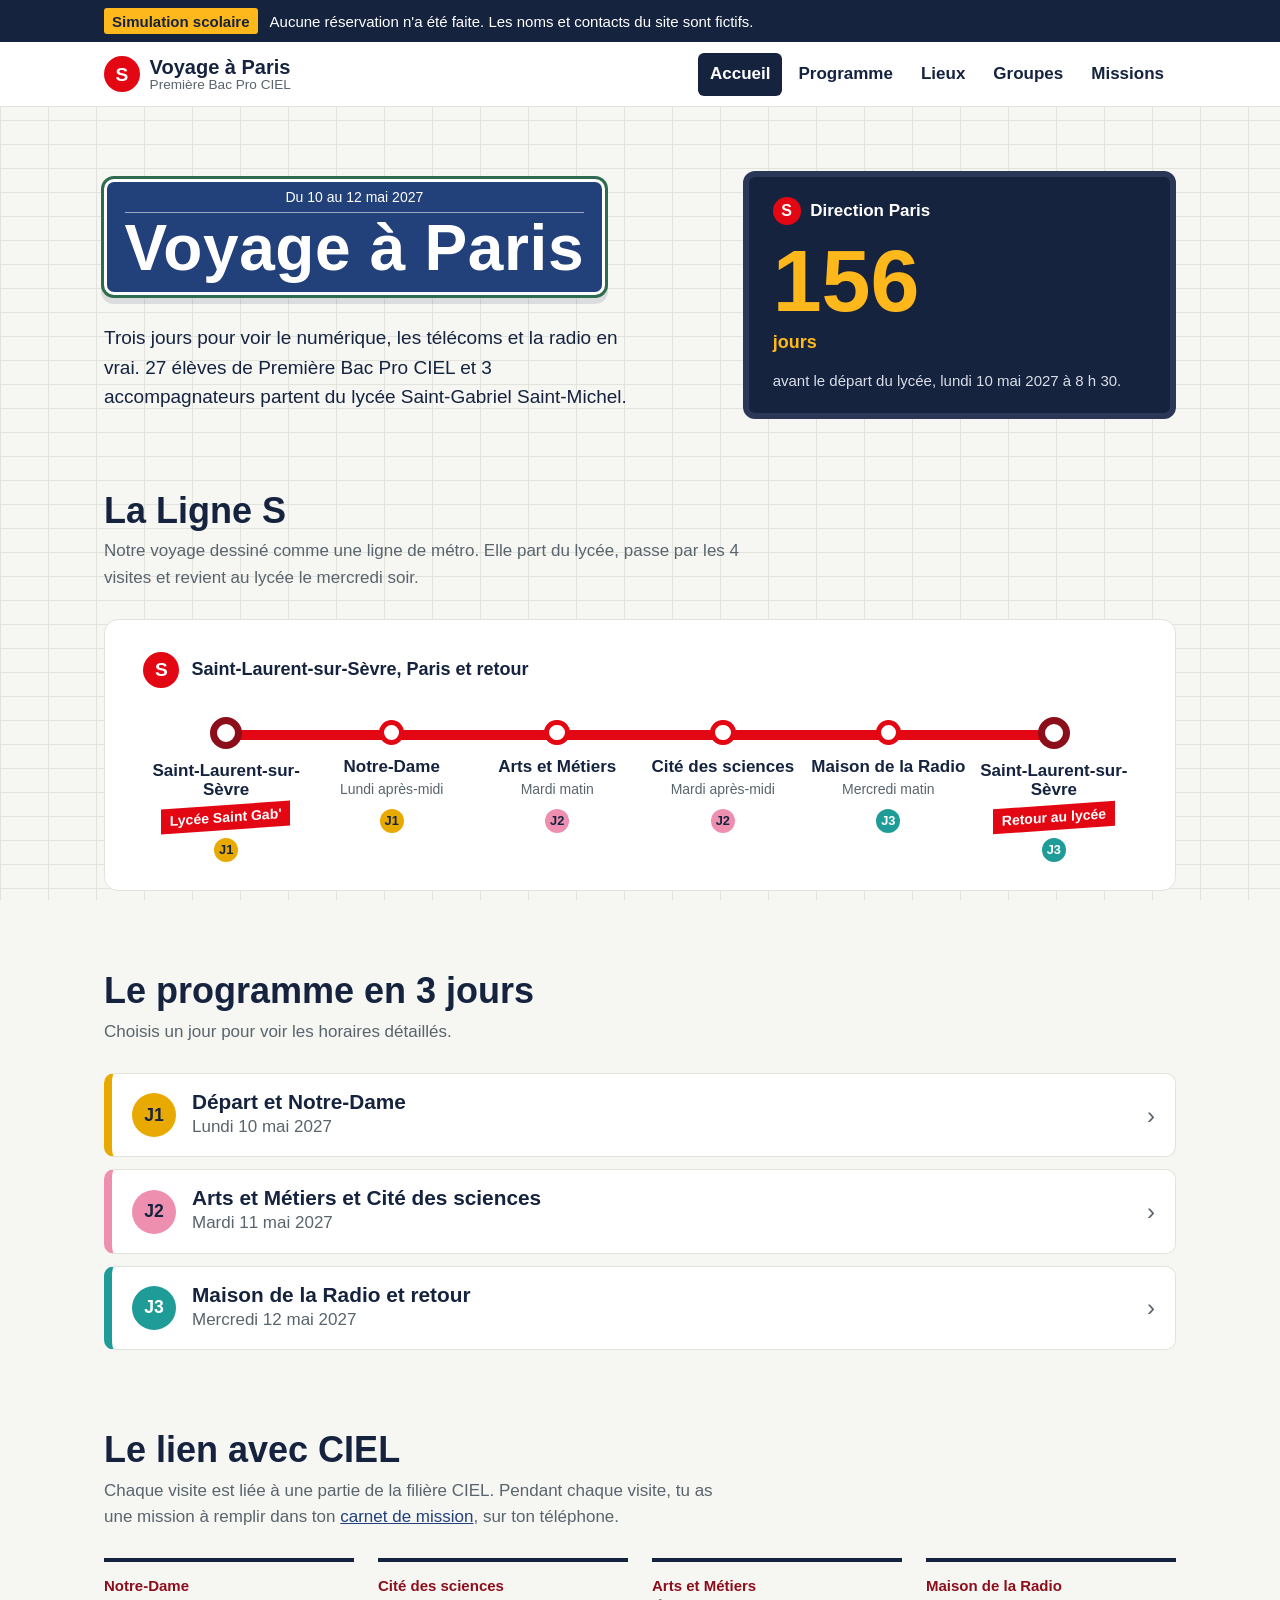
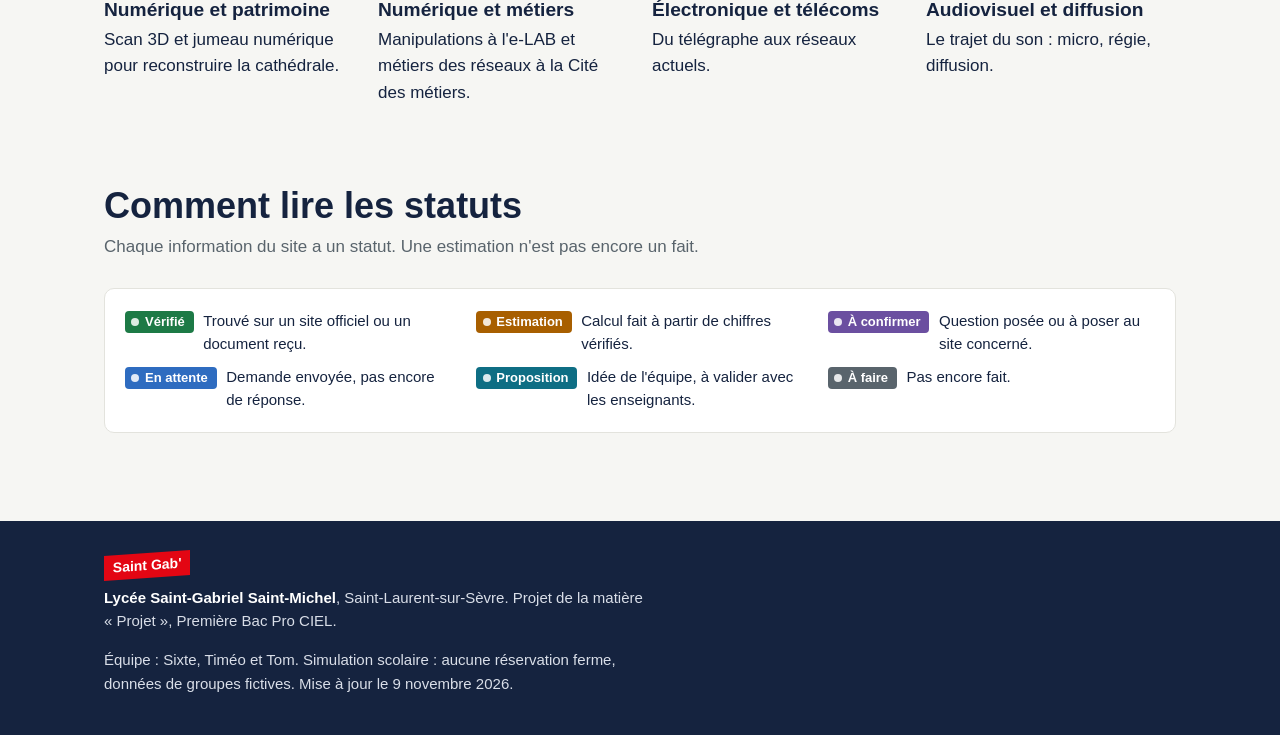
==== commit efc6dd80: "Pages : auberge HI Paris Yves Robert" ====
--- a/index.html
+++ b/index.html
@@ -12,7 +12,7 @@
   <link rel="preconnect" href="https://fonts.googleapis.com">
   <link rel="preconnect" href="https://fonts.gstatic.com" crossorigin>
   <link href="https://fonts.googleapis.com/css2?family=Archivo:wdth,wght@62..125,400..800&family=Atkinson+Hyperlegible:wght@400;700&display=swap" rel="stylesheet">
-  <link rel="stylesheet" href="assets/css/style.css?v=2026-11-06d">
+  <link rel="stylesheet" href="assets/css/style.css?v=2026-11-09a">
 </head>
 <body>
 
@@ -115,11 +115,11 @@
         <span class="etiquette-gab">Saint Gab'</span>
         <p><strong>Lycée Saint-Gabriel Saint-Michel</strong>, Saint-Laurent-sur-Sèvre. Projet de la matière « Projet », Première Bac Pro CIEL.</p>
       </div>
-      <p>Équipe : Sixte, Timéo et Tom. Simulation scolaire : aucune réservation ferme, données de groupes fictives. Mise à jour le 6 novembre 2026.</p>
+      <p>Équipe : Sixte, Timéo et Tom. Simulation scolaire : aucune réservation ferme, données de groupes fictives. Mise à jour le 9 novembre 2026.</p>
     </div>
   </footer>
 
-  <script src="assets/js/donnees.js?v=2026-11-06d"></script>
-  <script src="assets/js/site.js?v=2026-11-06d"></script>
+  <script src="assets/js/donnees.js?v=2026-11-09a"></script>
+  <script src="assets/js/site.js?v=2026-11-09a"></script>
 </body>
 </html>
--- a/assets/css/style.css
+++ b/assets/css/style.css
@@ -602,50 +602,31 @@
 .encart p { margin: 0 0 0.6rem; }
 .encart p:last-child { margin-bottom: 0; }
 
-/* ---------- Pointage des groupes ---------- */
-
-.pointage {
-  --couleur-groupe: var(--encre);
-  background: var(--blanc); border: 1px solid var(--joint);
-  border-top: 8px solid var(--couleur-groupe);
-  border-radius: 12px; padding: 1.25rem;
-  max-width: 40rem;
-}
-.pointage-groupes { display: flex; flex-wrap: wrap; gap: 0.5rem; margin-bottom: 1rem; }
-.pointage-groupe {
-  border: 2px solid var(--couleur-groupe); background: var(--blanc); color: var(--couleur-groupe);
-  border-radius: 999px; padding: 0.35rem 1rem; font-weight: 700; cursor: pointer;
-}
-.pointage-groupe[aria-pressed="true"] { background: var(--couleur-groupe); color: var(--blanc); }
-.pointage-label { display: block; font-weight: 700; color: var(--zinc); margin-bottom: 0.3rem; }
-.pointage-moment {
-  width: 100%; padding: 0.55rem 0.7rem; font: inherit;
-  border: 2px solid var(--encre); border-radius: 8px; background: var(--blanc); color: var(--encre);
-}
-.pointage-codes {
-  display: grid; grid-template-columns: repeat(auto-fill, minmax(4.5rem, 1fr)); gap: 0.5rem;
-  margin: 1rem 0; padding: 0; list-style: none;
-}
-.pointage-code {
-  width: 100%; min-height: 3rem;
-  border: 2px solid var(--joint); border-radius: 8px; background: var(--faience); color: var(--encre);
-  font-family: var(--titre); font-weight: 750; font-size: 1.15rem; cursor: pointer;
-  font-variant-numeric: tabular-nums;
-}
-.pointage-code[aria-pressed="true"] {
-  background: var(--couleur-groupe); border-color: var(--couleur-groupe); color: var(--blanc);
-}
-.pointage-code[aria-pressed="true"]::before { content: "✓ "; }
-.pointage-compteur {
-  margin: 0 0 0.75rem; padding: 0.6rem 0.8rem; border-radius: 8px;
-  background: #FFF4DC; border-left: 6px solid var(--ambre);
-}
-.pointage-compteur.complet { background: #E5F4E4; border-left-color: var(--s-verifie); }
-.pointage-note { margin: 0.75rem 0 0; color: var(--zinc); font-size: 0.9375rem; }
-
 /* ---------- Carnet de mission ---------- */
 
 .carnet { margin-top: 0.5rem; }
+
+/* mission pas encore débloquée */
+.carte-mission.verrouillee { background: var(--faience); border-style: dashed; }
+.verrou {
+  border-left: 6px solid var(--zinc); background: var(--blanc);
+  padding: 0.75rem 1rem 0.85rem; border-radius: 0 8px 8px 0;
+}
+.verrou p { margin: 0.2rem 0 0; }
+.verrou .verrou-titre {
+  margin: 0; display: flex; align-items: center; gap: 0.45rem;
+  font-family: var(--titre); font-weight: 750; font-stretch: 85%; font-size: 1.1rem; color: var(--encre);
+}
+/* petit cadenas dessiné en CSS */
+.verrou .verrou-titre::before {
+  content: ""; width: 0.8rem; height: 0.65rem; margin-top: 0.35rem;
+  background: var(--zinc); border-radius: 2px;
+  box-shadow: 0 -0.45rem 0 -0.12rem var(--faience), 0 -0.45rem 0 0.02rem var(--zinc);
+}
+.demo {
+  grid-column: 1 / -1; margin: 0; padding: 0.6rem 0.9rem; border-radius: 8px;
+  background: #FFF4DC; border-left: 6px solid var(--ambre); font-weight: 700;
+}
 .carnet-entete {
   display: flex; flex-wrap: wrap; justify-content: space-between; align-items: center; gap: 0.75rem;
 }
